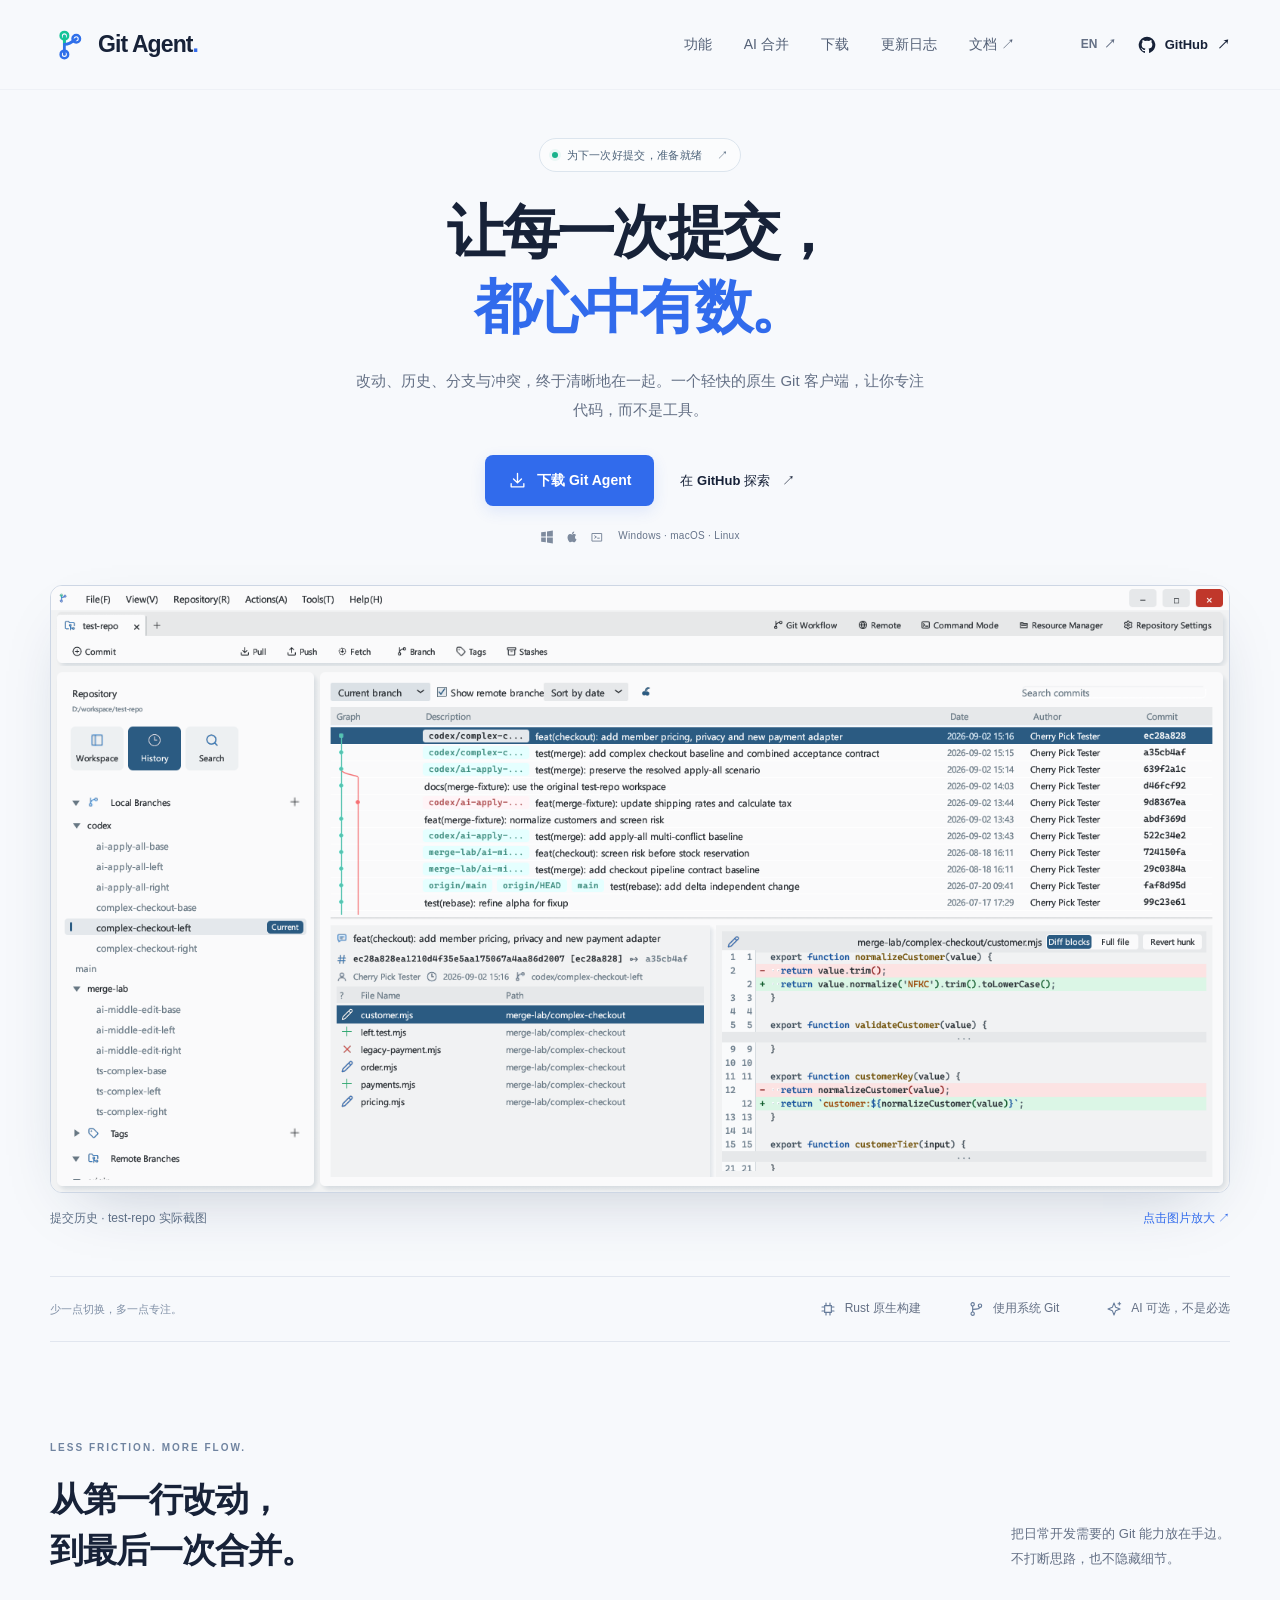
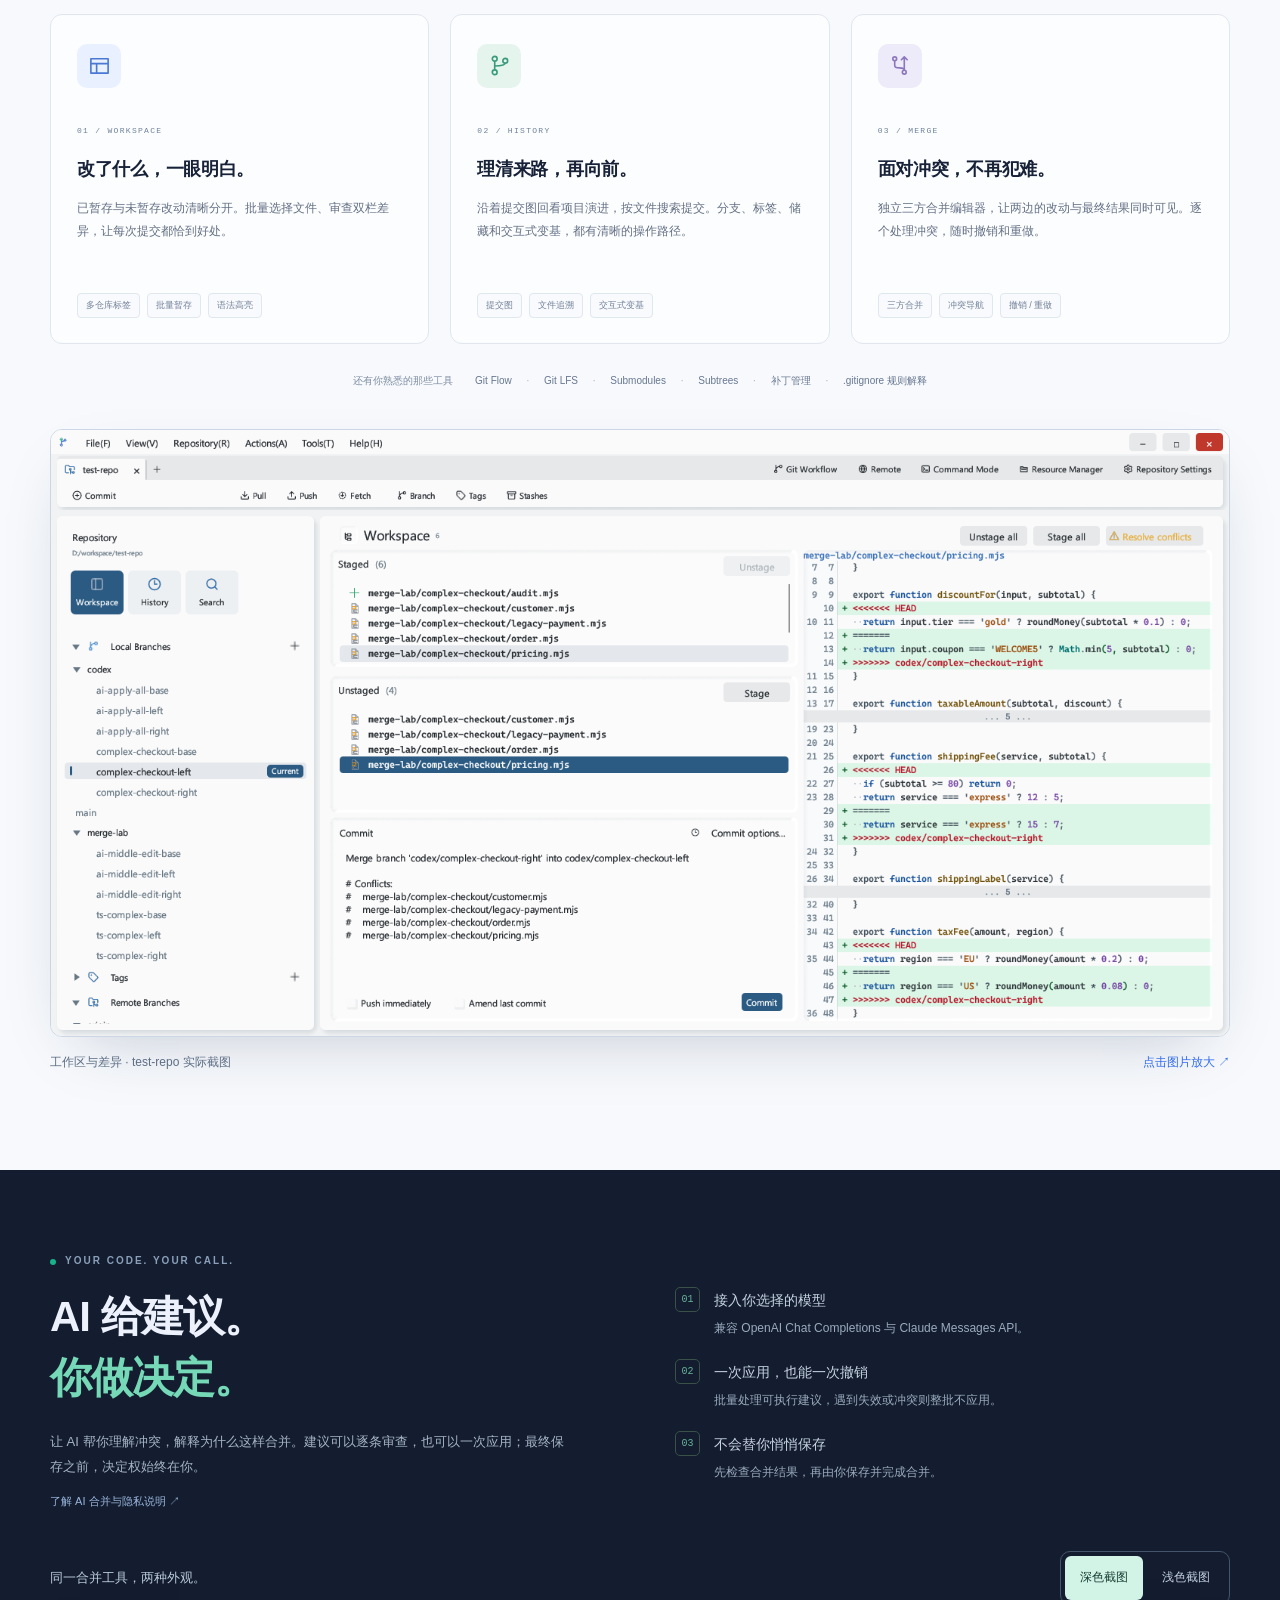
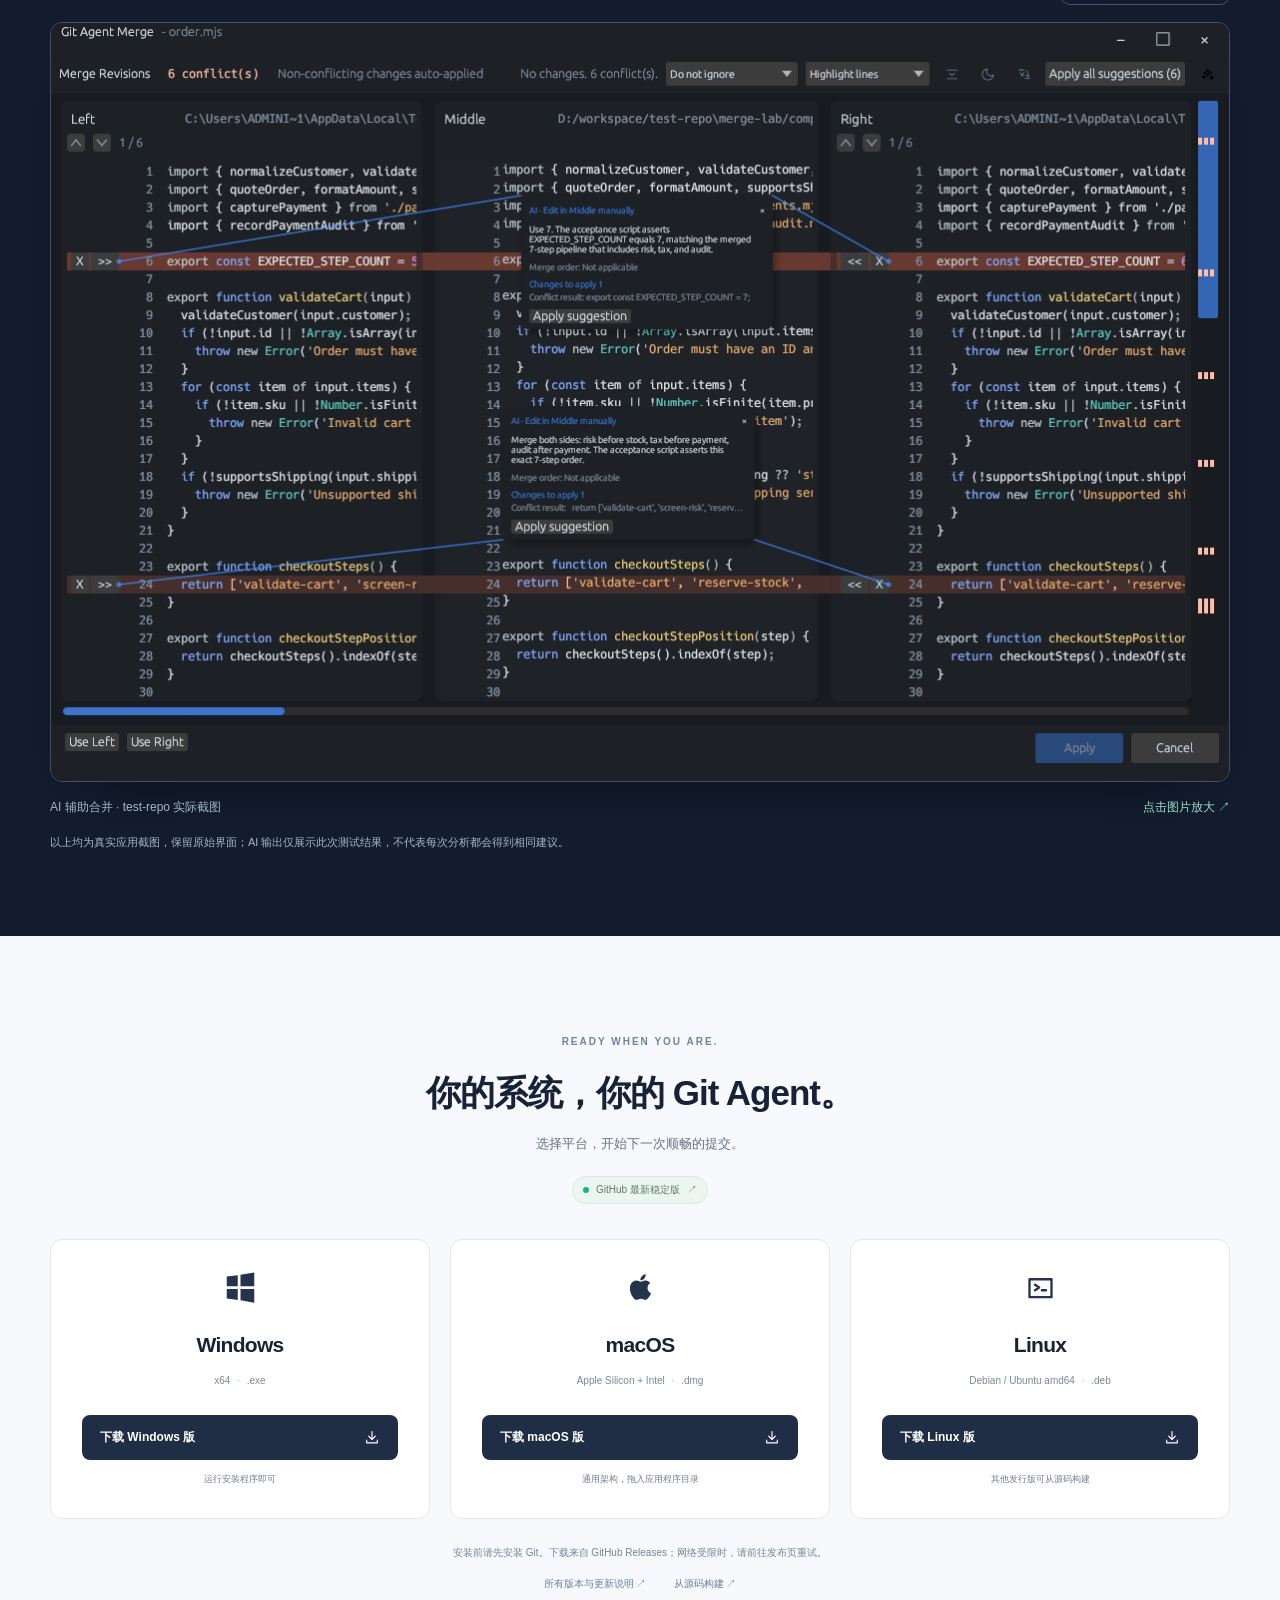
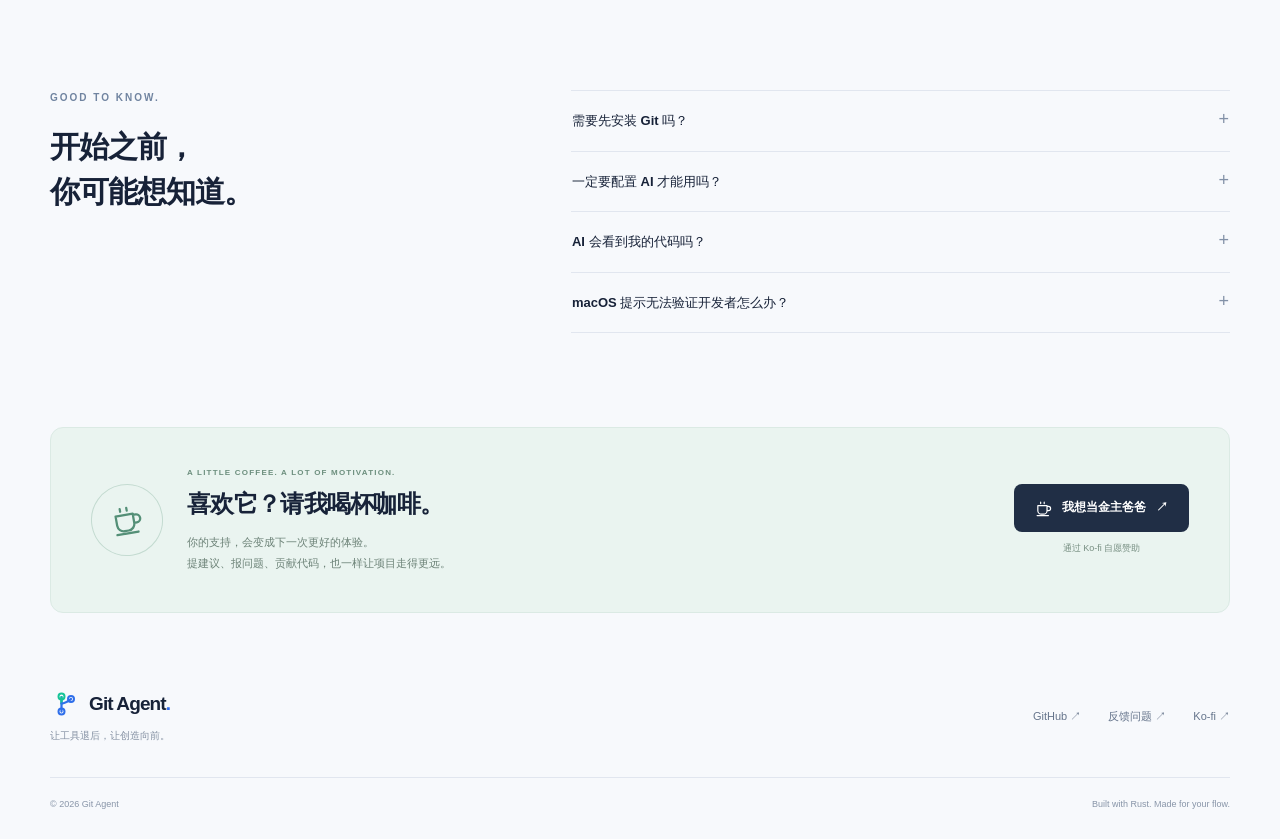
==== website/public/index.html @ 356f72c6 "feat: release v1.4.1 with AI commit messages and bilingual changelog" ====
<!doctype html>
<html lang="zh-CN">
<head>
  <meta charset="utf-8">
  <meta name="viewport" content="width=device-width, initial-scale=1">
  <meta name="description" content="Git Agent：为 Windows、macOS 和 Linux 打造的原生桌面 Git 客户端。清晰的历史、直观的差异、由你掌控的 AI 辅助合并。">
  <meta name="theme-color" content="#f7f9fc">
  <meta property="og:type" content="website">
  <meta property="og:title" content="Git Agent — 让每一次提交，都心中有数。">
  <meta property="og:description" content="原生桌面 Git 客户端。管理改动、看懂历史、从容合并。支持 Windows、macOS 和 Linux。">
  <meta property="og:url" content="https://git-agent.emssion.com/">
  <meta property="og:image" content="https://git-agent.emssion.com/assets/history.png">
  <meta name="twitter:card" content="summary_large_image">
  <link rel="canonical" href="https://git-agent.emssion.com/">
  <link rel="icon" type="image/svg+xml" href="assets/logo-ga.svg">
  <link rel="stylesheet" href="styles.css?v=real-ui-2">
  <link rel="stylesheet" href="captures.css?v=real-ui-2">
  <title>Git Agent — 让每一次提交，都心中有数。</title>
  <script src="app.js?v=changelog-1" defer></script>
</head>
<body>
  <a class="skip-link" href="#main" data-i18n="skip">跳转到主要内容</a>
  <header class="site-header">
    <div class="container nav-wrap">
      <a class="brand" href="#" aria-label="Git Agent"><img src="assets/logo-ga.svg" alt="" width="40" height="40"><span>Git Agent<span class="brand-dot">.</span></span></a>
      <nav class="main-nav" aria-label="Main navigation" id="main-nav">
        <a href="#features" data-i18n="nav.features">功能</a>
        <a href="#ai" data-i18n="nav.ai">AI 合并</a>
        <a href="#download" data-i18n="nav.download">下载</a>
        <a href="changelog.html?lang=zh" data-changelog-link data-i18n="nav.changelog">更新日志</a>
        <a href="https://github.com/adoin/git-Agent#readme" target="_blank" rel="noopener noreferrer" data-i18n="nav.docs">文档 ↗</a>
      </nav>
      <div class="nav-actions">
        <button class="language-button" id="language-toggle" aria-label="Switch to English" type="button">EN <span aria-hidden="true">↗</span></button>
        <a class="nav-github" href="https://github.com/adoin/git-Agent" target="_blank" rel="noopener noreferrer"><svg viewBox="0 0 24 24" aria-hidden="true"><use href="#icon-github"/></svg><span>GitHub</span><span aria-hidden="true">↗</span></a>
        <button class="mobile-toggle" id="menu-toggle" type="button" aria-label="打开菜单 / Open menu" aria-expanded="false" aria-controls="main-nav"><span></span><span></span></button>
      </div>
    </div>
  </header>

  <main id="main">
    <section class="hero container hero-real">
      <div class="hero-copy">
        <a class="release-pill" href="https://github.com/adoin/git-Agent/releases/latest" target="_blank" rel="noopener noreferrer"><span class="status-dot"></span><span data-i18n="hero.release">为下一次好提交，准备就绪</span><span aria-hidden="true">↗</span></a>
        <h1><span data-i18n="hero.title1">让每一次提交，</span><br><span class="accent" data-i18n="hero.title2">都心中有数。</span></h1>
        <p class="hero-description" data-i18n="hero.description">改动、历史、分支与冲突，终于清晰地在一起。一个轻快的原生 Git 客户端，让你专注代码，而不是工具。</p>
        <div class="hero-actions">
          <a class="button button-primary" href="#download"><svg viewBox="0 0 24 24" aria-hidden="true"><use href="#icon-download"/></svg><span data-i18n="hero.download">下载 Git Agent</span></a>
          <a class="text-link" href="https://github.com/adoin/git-Agent" target="_blank" rel="noopener noreferrer"><span data-i18n="hero.source">在 GitHub 探索</span><span aria-hidden="true">↗</span></a>
        </div>
        <div class="platform-line"><span class="tiny-platforms" aria-hidden="true"><svg viewBox="0 0 24 24"><use href="#icon-windows"/></svg><svg viewBox="0 0 24 24"><use href="#icon-apple"/></svg><svg viewBox="0 0 24 24"><use href="#icon-linux"/></svg></span><span>Windows · macOS · Linux</span></div>
      </div>
      <figure class="product-capture">
        <a class="capture-link" href="assets/history.png" data-capture="history" target="_blank" rel="noopener noreferrer" aria-describedby="history-caption">
          <img src="assets/history.png" width="1559" height="802" alt="Git Agent 实际截图：test-repo 的提交图、提交详情与代码差异" fetchpriority="high">
        </a>
        <figcaption class="capture-caption" id="history-caption"><span data-i18n="capture.history">提交历史 · test-repo 实际截图</span><span data-i18n="capture.zoom">点击图片放大 ↗</span></figcaption>
      </figure>
    </section>

    <div class="proof-strip container"><span data-i18n="proof.intro">少一点切换，多一点专注。</span><div><span><svg viewBox="0 0 24 24" aria-hidden="true"><use href="#icon-native"/></svg><span data-i18n="proof.native">Rust 原生构建</span></span><span><svg viewBox="0 0 24 24" aria-hidden="true"><use href="#icon-branch"/></svg><span data-i18n="proof.git">使用系统 Git</span></span><span><svg viewBox="0 0 24 24" aria-hidden="true"><use href="#icon-sparkles"/></svg><span data-i18n="proof.ai">AI 可选，不是必选</span></span></div></div>

    <section class="section container" id="features">
      <div class="section-heading"><div><span class="eyebrow">LESS FRICTION. MORE FLOW.</span><h2 data-i18n="features.title">从第一行改动，<br>到最后一次合并。</h2></div><p data-i18n="features.description">把日常开发需要的 Git 能力放在手边。<br>不打断思路，也不隐藏细节。</p></div>
      <div class="feature-grid">
        <article class="feature-card"><div class="feature-icon blue"><svg viewBox="0 0 24 24" aria-hidden="true"><use href="#icon-workspace"/></svg></div><span class="feature-number">01 / WORKSPACE</span><h3 data-i18n="features.workspace.title">改了什么，一眼明白。</h3><p data-i18n="features.workspace.body">已暂存与未暂存改动清晰分开。批量选择文件、审查双栏差异，让每次提交都恰到好处。</p><div class="feature-tags"><span data-i18n="features.workspace.tag1">多仓库标签</span><span data-i18n="features.workspace.tag2">批量暂存</span><span data-i18n="features.workspace.tag3">语法高亮</span></div></article>
        <article class="feature-card"><div class="feature-icon mint"><svg viewBox="0 0 24 24" aria-hidden="true"><use href="#icon-branch"/></svg></div><span class="feature-number">02 / HISTORY</span><h3 data-i18n="features.history.title">理清来路，再向前。</h3><p data-i18n="features.history.body">沿着提交图回看项目演进，按文件搜索提交。分支、标签、储藏和交互式变基，都有清晰的操作路径。</p><div class="feature-tags"><span data-i18n="features.history.tag1">提交图</span><span data-i18n="features.history.tag2">文件追溯</span><span data-i18n="features.history.tag3">交互式变基</span></div></article>
        <article class="feature-card"><div class="feature-icon lavender"><svg viewBox="0 0 24 24" aria-hidden="true"><use href="#icon-merge"/></svg></div><span class="feature-number">03 / MERGE</span><h3 data-i18n="features.merge.title">面对冲突，不再犯难。</h3><p data-i18n="features.merge.body">独立三方合并编辑器，让两边的改动与最终结果同时可见。逐个处理冲突，随时撤销和重做。</p><div class="feature-tags"><span data-i18n="features.merge.tag1">三方合并</span><span data-i18n="features.merge.tag2">冲突导航</span><span data-i18n="features.merge.tag3">撤销 / 重做</span></div></article>
      </div>
      <div class="more-tools"><span data-i18n="features.more">还有你熟悉的那些工具</span><p>Git Flow <i>·</i> Git LFS <i>·</i> Submodules <i>·</i> Subtrees <i>·</i> <span data-i18n="features.patches">补丁管理</span> <i>·</i> <span data-i18n="features.ignore">.gitignore 规则解释</span></p></div>
      <figure class="product-capture">
        <a class="capture-link" href="assets/workspace.png" data-capture="workspace" target="_blank" rel="noopener noreferrer" aria-describedby="workspace-caption">
          <img src="assets/workspace.png" width="1559" height="802" alt="Git Agent 实际截图：test-repo 工作区的暂存文件、未暂存文件与双栏差异" loading="lazy" decoding="async">
        </a>
        <figcaption class="capture-caption" id="workspace-caption"><span data-i18n="capture.workspace">工作区与差异 · test-repo 实际截图</span><span data-i18n="capture.zoom">点击图片放大 ↗</span></figcaption>
      </figure>
    </section>

    <section class="ai-section" id="ai"><div class="container ai-layout ai-real">
      <div class="ai-copy"><span class="eyebrow"><span class="status-dot"></span> YOUR CODE. YOUR CALL.</span><h2 data-i18n="ai.title">AI 给建议。<br><span>你做决定。</span></h2><p data-i18n="ai.description">让 AI 帮你理解冲突，解释为什么这样合并。建议可以逐条审查，也可以一次应用；最终保存之前，决定权始终在你。</p><ul class="ai-points"><li><span>01</span><div><strong data-i18n="ai.point1.title">接入你选择的模型</strong><p data-i18n="ai.point1.body">兼容 OpenAI Chat Completions 与 Claude Messages API。</p></div></li><li><span>02</span><div><strong data-i18n="ai.point2.title">一次应用，也能一次撤销</strong><p data-i18n="ai.point2.body">批量处理可执行建议，遇到失效或冲突则整批不应用。</p></div></li><li><span>03</span><div><strong data-i18n="ai.point3.title">不会替你悄悄保存</strong><p data-i18n="ai.point3.body">先检查合并结果，再由你保存并完成合并。</p></div></li></ul><a class="ai-doc-link" href="https://github.com/adoin/git-Agent#ai-assisted-merging" target="_blank" rel="noopener noreferrer"><span data-i18n="ai.docs">了解 AI 合并与隐私说明</span> ↗</a></div>
      <figure class="product-capture merge-capture">
        <div class="capture-toolbar"><span data-i18n="capture.themes">同一合并工具，两种外观。</span><div class="capture-themes" role="group" aria-labelledby="theme-label"><span id="theme-label" class="visually-hidden" data-i18n="capture.themeLabel">截图主题</span><button type="button" data-capture-theme="dark" aria-pressed="true" aria-controls="merge-image" data-i18n="capture.dark">深色截图</button><button type="button" data-capture-theme="light" aria-pressed="false" aria-controls="merge-image" data-i18n="capture.light">浅色截图</button></div></div>
        <a class="capture-link" id="merge-capture-link" href="assets/merge-dark.png" data-capture="merge-dark" target="_blank" rel="noopener noreferrer" aria-describedby="merge-caption">
          <img id="merge-image" src="assets/merge-dark.png" width="1180" height="760" alt="Git Agent 深色模式实际截图：三方合并编辑器、AI 合并建议与应用所有建议入口" loading="lazy" decoding="async">
        </a>
        <figcaption class="capture-caption" id="merge-caption"><span data-i18n="capture.merge">AI 辅助合并 · test-repo 实际截图</span><span data-i18n="capture.zoom">点击图片放大 ↗</span></figcaption>
        <p class="capture-note" data-i18n="capture.note">以上均为真实应用截图，保留原始界面；AI 输出仅展示此次测试结果，不代表每次分析都会得到相同建议。</p>
        <noscript><p><a href="assets/merge-light.png" target="_blank" rel="noopener noreferrer">查看浅色原图 / View the light screenshot ↗</a></p></noscript>
      </figure>
    </div></section>

    <section class="section container download-section" id="download"><div class="center-heading"><span class="eyebrow">READY WHEN YOU ARE.</span><h2 data-i18n="download.title">你的系统，你的 Git Agent。</h2><p data-i18n="download.description">选择平台，开始下一次顺畅的提交。</p><a id="release-version" class="version-label" href="https://github.com/adoin/git-Agent/releases/latest" target="_blank" rel="noopener noreferrer"><span class="status-dot"></span><span data-i18n="download.latest">GitHub 最新稳定版</span><span aria-hidden="true">↗</span></a></div>
      <div class="download-grid">
        <article class="download-card" data-platform="windows"><svg class="os-icon" viewBox="0 0 24 24" aria-hidden="true"><use href="#icon-windows"/></svg><h3>Windows</h3><p>x64 <span>·</span> .exe</p><a class="button button-dark platform-download" data-os="windows" href="https://github.com/adoin/git-Agent/releases/latest" target="_blank" rel="noopener noreferrer"><span data-i18n="download.windows">下载 Windows 版</span><svg viewBox="0 0 24 24" aria-hidden="true"><use href="#icon-download"/></svg></a><span class="download-note" data-i18n="download.windows.note">运行安装程序即可</span></article>
        <article class="download-card" data-platform="macos"><svg class="os-icon" viewBox="0 0 24 24" aria-hidden="true"><use href="#icon-apple"/></svg><h3>macOS</h3><p>Apple Silicon + Intel <span>·</span> .dmg</p><a class="button button-dark platform-download" data-os="macos" href="https://github.com/adoin/git-Agent/releases/latest" target="_blank" rel="noopener noreferrer"><span data-i18n="download.macos">下载 macOS 版</span><svg viewBox="0 0 24 24" aria-hidden="true"><use href="#icon-download"/></svg></a><span class="download-note" data-i18n="download.macos.note">通用架构，拖入应用程序目录</span></article>
        <article class="download-card" data-platform="linux"><svg class="os-icon" viewBox="0 0 24 24" aria-hidden="true"><use href="#icon-linux"/></svg><h3>Linux</h3><p>Debian / Ubuntu amd64 <span>·</span> .deb</p><a class="button button-dark platform-download" data-os="linux" href="https://github.com/adoin/git-Agent/releases/latest" target="_blank" rel="noopener noreferrer"><span data-i18n="download.linux">下载 Linux 版</span><svg viewBox="0 0 24 24" aria-hidden="true"><use href="#icon-download"/></svg></a><span class="download-note" data-i18n="download.linux.note">其他发行版可从源码构建</span></article>
      </div>
      <p class="download-footnote" data-i18n="download.note">安装前请先安装 Git。下载来自 GitHub Releases；网络受限时，请前往发布页重试。</p><div class="download-links"><a href="https://github.com/adoin/git-Agent/releases" target="_blank" rel="noopener noreferrer" data-i18n="download.releases">所有版本与更新说明 ↗</a><a href="https://github.com/adoin/git-Agent#build-from-source" target="_blank" rel="noopener noreferrer" data-i18n="download.source">从源码构建 ↗</a></div>
    </section>

    <section class="faq-section container"><div><span class="eyebrow">GOOD TO KNOW.</span><h2 data-i18n="faq.title">开始之前，<br>你可能想知道。</h2></div><div class="faq-list"><details><summary data-i18n="faq.git.q">需要先安装 Git 吗？</summary><p data-i18n="faq.git.a">需要。Git Agent 使用系统中已安装的 Git，请确认终端里可以运行 git --version。远程操作使用你现有的 Git / SSH 凭据配置。</p></details><details><summary data-i18n="faq.ai.q">一定要配置 AI 才能用吗？</summary><p data-i18n="faq.ai.a">不需要。日常提交、分支、历史、差异和手动合并均可独立使用。AI 是可选辅助功能，需要自备兼容的模型服务，服务商可能收取调用费用。</p></details><details><summary data-i18n="faq.privacy.q">AI 会看到我的代码吗？</summary><p data-i18n="faq.privacy.a">发起 AI 分析时，文件内容、冲突上下文、相关源码和 Git 历史可能发送给你配置的模型服务商。请先确认数据政策与仓库规范，不要在未获许可时发送私有代码。</p></details><details><summary data-i18n="faq.mac.q">macOS 提示无法验证开发者怎么办？</summary><p><span data-i18n="faq.mac.a">当前安装包使用临时签名，尚未经过 Apple 公证。请先核实下载来源，再按 Apple 官方说明操作，不要关闭系统级安全检查。</span> <a href="https://support.apple.com/en-us/102445" target="_blank" rel="noopener noreferrer" data-i18n="faq.mac.link">查看 Apple 指南 ↗</a></p></details></div></section>

    <section class="support-section container" id="support"><div class="support-art" aria-hidden="true"><svg viewBox="0 0 24 24"><use href="#icon-coffee"/></svg></div><div class="support-copy"><span class="eyebrow">A LITTLE COFFEE. A LOT OF MOTIVATION.</span><h2 data-i18n="support.title">喜欢它？请我喝杯咖啡。</h2><p data-i18n="support.description">你的支持，会变成下一次更好的体验。<br>提建议、报问题、贡献代码，也一样让项目走得更远。</p></div><div class="support-action"><a class="button button-dark" href="https://ko-fi.com/adoin" target="_blank" rel="noopener noreferrer"><svg viewBox="0 0 24 24" aria-hidden="true"><use href="#icon-coffee"/></svg><span data-i18n="support.button">我想当金主爸爸</span><span aria-hidden="true">↗</span></a><span data-i18n="support.note">通过 Ko-fi 自愿赞助</span></div></section>
  </main>

  <footer class="site-footer container"><div><a class="brand" href="#" aria-label="Git Agent"><img src="assets/logo-ga.svg" alt="" width="32" height="32"><span>Git Agent<span class="brand-dot">.</span></span></a><p data-i18n="footer.tagline">让工具退后，让创造向前。</p></div><div class="footer-links"><a href="https://github.com/adoin/git-Agent" target="_blank" rel="noopener noreferrer">GitHub ↗</a><a href="https://github.com/adoin/git-Agent/issues" target="_blank" rel="noopener noreferrer" data-i18n="footer.issues">反馈问题 ↗</a><a href="https://ko-fi.com/adoin" target="_blank" rel="noopener noreferrer">Ko-fi ↗</a></div><div class="footer-bottom"><span>© 2026 Git Agent</span><span>Built with Rust. Made for your flow.</span></div></footer>
  <dialog class="capture-dialog" id="capture-dialog" aria-labelledby="capture-dialog-title">
    <div class="capture-dialog-bar"><h2 id="capture-dialog-title" data-i18n="capture.dialogTitle">应用实际截图</h2><div><a id="capture-original" href="assets/history.png" target="_blank" rel="noopener noreferrer" data-i18n="capture.original">打开原图 ↗</a><button id="capture-close" type="button" autofocus data-i18n="capture.close">关闭 ✕</button></div></div>
    <div class="capture-dialog-image"><img id="capture-full" src="assets/history.png" width="1559" height="802" alt="Git Agent 实际截图"></div>
  </dialog>
  <svg class="icon-definitions" xmlns="http://www.w3.org/2000/svg" aria-hidden="true"><defs>
    <symbol id="icon-download" viewBox="0 0 24 24"><path d="M12 3v12m-5-5 5 5 5-5M4 16v4h16v-4" fill="none" stroke="currentColor" stroke-width="1.7" stroke-linecap="round" stroke-linejoin="round"/></symbol>
    <symbol id="icon-github" viewBox="0 0 24 24"><path fill="currentColor" d="M12 .9a11.1 11.1 0 0 0-3.51 21.63c.55.1.76-.24.76-.53v-2.07c-3.09.67-3.74-1.31-3.74-1.31-.5-1.28-1.23-1.62-1.23-1.62-1.01-.69.08-.68.08-.68 1.12.08 1.7 1.14 1.7 1.14.99 1.7 2.6 1.2 3.24.92.1-.72.38-1.2.7-1.48-2.47-.28-5.07-1.24-5.07-5.5 0-1.22.44-2.21 1.14-2.99-.11-.28-.49-1.41.11-2.94 0 0 .94-.3 3.05 1.14a10.6 10.6 0 0 1 5.55 0c2.11-1.43 3.05-1.14 3.05-1.14.6 1.53.22 2.66.11 2.94.71.78 1.14 1.77 1.14 2.99 0 4.27-2.6 5.21-5.08 5.49.4.34.75 1.02.75 2.06V22c0 .3.2.64.76.53A11.1 11.1 0 0 0 12 .9Z"/></symbol>
    <symbol id="icon-windows" viewBox="0 0 24 24"><path fill="currentColor" d="m2 4 8-1v8H2zm10-1.3L22 1v10H12zM2 13h8v8l-8-1zm10 0h10v10l-10-1.7z"/></symbol>
    <symbol id="icon-apple" viewBox="0 0 24 24"><path fill="currentColor" d="M17.1 12.3c0-2.3 1.9-3.5 2-3.6-1.1-1.6-2.8-1.8-3.4-1.8-1.5-.2-2.9.9-3.6.9-.8 0-1.9-.9-3.1-.9-1.6 0-3.1 1-3.9 2.4-1.7 2.9-.4 7.1 1.2 9.4.8 1.1 1.7 2.3 2.9 2.3 1.2-.1 1.6-.8 3.1-.8s1.9.8 3.2.8c1.3 0 2.1-1.1 2.8-2.2.9-1.3 1.3-2.6 1.4-2.7-.1 0-2.6-1-2.6-3.8ZM14.8 5.4c.6-.8 1.1-1.9 1-3-.9 0-2.1.6-2.8 1.4-.6.7-1.2 1.8-1.1 2.9 1.1.1 2.2-.5 2.9-1.3Z"/></symbol>
    <symbol id="icon-linux" viewBox="0 0 24 24"><path d="M4 6h16v13H4zM8 10l3 2-3 2m5 0h3" fill="none" stroke="currentColor" stroke-width="1.7" stroke-linecap="round" stroke-linejoin="round"/></symbol>
    <symbol id="icon-workspace" viewBox="0 0 24 24"><path d="M3 5h18v15H3zM3 10h18M9 10v10" fill="none" stroke="currentColor" stroke-width="1.7" stroke-linejoin="round"/></symbol>
    <symbol id="icon-branch" viewBox="0 0 24 24"><g fill="none" stroke="currentColor" stroke-width="1.7"><circle cx="7" cy="5" r="2.5"/><circle cx="7" cy="19" r="2.5"/><circle cx="18" cy="7" r="2.5"/><path d="M7 7.5v9m0-4c7 0 11-1 11-3"/></g></symbol>
    <symbol id="icon-merge" viewBox="0 0 24 24"><path d="M7 7v5c0 5 10 0 10 5M17 17V3m-3 3 3-3 3 3" fill="none" stroke="currentColor" stroke-width="1.7" stroke-linecap="round" stroke-linejoin="round"/><g fill="none" stroke="currentColor" stroke-width="1.7"><circle cx="7" cy="5" r="2"/><circle cx="17" cy="19" r="2"/></g></symbol>
    <symbol id="icon-sparkles" viewBox="0 0 24 24"><path d="m12 3 2.5 6.5L21 12l-6.5 2.5L12 21l-2.5-6.5L3 12l6.5-2.5L12 3ZM20 2v4m-2-2h4" fill="none" stroke="currentColor" stroke-width="1.6" stroke-linecap="round" stroke-linejoin="round"/></symbol>
    <symbol id="icon-native" viewBox="0 0 24 24"><path d="M7 7h10v10H7zM9 3v4m6-4v4M9 17v4m6-4v4M3 9h4m-4 6h4m10-6h4m-4 6h4" fill="none" stroke="currentColor" stroke-width="1.7" stroke-linecap="round"/></symbol>
    <symbol id="icon-coffee" viewBox="0 0 24 24"><path d="M4 8h13v7a5 5 0 0 1-5 5H9a5 5 0 0 1-5-5V8Zm13 1h2a3 3 0 0 1 0 6h-2M8 3v2m5-2v2M3 22h16" fill="none" stroke="currentColor" stroke-width="1.7" stroke-linecap="round" stroke-linejoin="round"/></symbol>
  </defs></svg>
</body>
</html>
---- website/public/styles.css ----
@charset "UTF-8";
.hero.hero-text-only{display:block;text-align:center;min-height:520px;padding-block:76px}.hero-text-only .hero-description{margin-inline:auto;max-width:540px}.hero-text-only .hero-actions,.hero-text-only .platform-line{justify-content:center}.container.ai-text-only{display:block;max-width:760px}.ai-text-only .ai-copy>p{max-width:none}
:root{--paper:#f7f9fc;--ink:#172238;--muted:#647085;--blue:#316bec;--line:#e1e6ef;--mint:#69ddba;--dark:#131d2f;--font:Inter,"Segoe UI","PingFang SC","Microsoft YaHei",sans-serif}
*{box-sizing:border-box}html{scroll-behavior:smooth;scroll-padding-top:105px}body{margin:0;background:var(--paper);color:var(--ink);font-family:var(--font);-webkit-font-smoothing:antialiased;line-height:1.65}button,a{-webkit-tap-highlight-color:transparent}button,input{font:inherit}button,a,summary{touch-action:manipulation}a{color:inherit;text-decoration:none}button{cursor:pointer}button:disabled{cursor:not-allowed}button,a,summary{outline-offset:5px}button:focus-visible,a:focus-visible,summary:focus-visible,[tabindex]:focus-visible{outline:3px solid var(--blue)}::selection{background:#dce7ff}svg{width:22px;height:22px;flex-shrink:0}.icon-definitions{position:absolute;width:0;height:0;overflow:hidden}.container{width:min(1180px,calc(100% - 80px));margin-inline:auto}.skip-link{position:fixed;top:-100px;left:20px;padding:12px 20px;background:var(--ink);color:white;z-index:50}.skip-link:focus{top:12px}.site-header{height:90px;border-bottom:1px solid #e6eaf180;background:#f7f9fceb;position:sticky;top:0;z-index:20;backdrop-filter:blur(18px)}.nav-wrap{height:100%;display:flex;align-items:center;justify-content:space-between;gap:32px}.brand{display:flex;align-items:center;gap:8px;font-size:23px;font-weight:760;letter-spacing:-.9px;white-space:nowrap}.brand-dot{color:var(--blue)}.brand img{display:block}.main-nav{display:flex;gap:32px;margin-left:auto;margin-right:34px;align-items:center;font-size:14px;font-weight:540}.main-nav a{color:#536076;transition:color .18s}.main-nav a:hover{color:var(--blue)}.nav-actions{display:flex;gap:22px;align-items:center}.language-button{border:0;background:transparent;color:var(--muted);padding:10px 0;font-size:12px;font-weight:650;min-height:44px}.language-button span{padding-left:3px}.nav-github{display:flex;gap:9px;align-items:center;font-size:13px;font-weight:650}.nav-github svg{width:18px}.mobile-toggle{display:none}.hero{display:grid;grid-template-columns:1fr 1.13fr;gap:38px;align-items:center;min-height:658px;padding-top:70px;padding-bottom:68px}.hero-copy{position:relative;z-index:2}.release-pill{display:inline-flex;gap:9px;align-items:center;font-size:11px;letter-spacing:.3px;color:#4c6279;border:1px solid #dce5ee;border-radius:30px;background:#fff9;padding:7px 12px}.status-dot{display:inline-block;width:6px;height:6px;border-radius:50%;background:#18b28b;flex-shrink:0}.release-pill>.status-dot{box-shadow:0 0 0 3px #16b88e12}.release-pill>span:last-child{margin-left:6px}h1{font-size:clamp(40px,4.5vw,63px);font-weight:760;line-height:1.3;letter-spacing:-2.8px;margin:28px 0 21px;white-space:nowrap}.accent{color:var(--blue)}.hero-description{color:var(--muted);font-size:15px;line-height:1.95;max-width:417px;margin:0}.hero-actions{display:flex;align-items:center;gap:26px;margin-top:31px}.button{display:inline-flex;align-items:center;justify-content:center;gap:10px;font-size:14px;font-weight:600;min-height:50px;padding:13px 22px;border-radius:8px;border:1px solid transparent;transition:background .18s,transform .18s,box-shadow .18s}.button:hover{transform:translateY(-2px)}.button svg{width:19px;height:19px}.button-primary{background:var(--blue);color:#fff;box-shadow:0 5px 15px #316bec20}.button-primary:hover{background:#245ed9;box-shadow:0 7px 20px #316bec30}.text-link{display:flex;gap:12px;align-items:center;font-size:13px;font-weight:580}.text-link:hover{color:var(--blue)}.platform-line{display:flex;gap:14px;align-items:center;margin-top:22px;font-size:10px;color:#657389;letter-spacing:.3px}.tiny-platforms{display:flex;gap:11px;color:#7e8b9e}.tiny-platforms svg{width:14px;height:14px}.hero-visual{position:relative;min-width:0;padding-top:16px}.hero-visual:before{content:"";position:absolute;inset:-70px -34px -70px -45px;z-index:-1;background:radial-gradient(ellipse at 68% 40%,#d5e4ff9c,transparent 67%),radial-gradient(ellipse at 25% 80%,#d5f4e9a6,transparent 55%)}.product-window{background:#192235;border:1px solid #2c3546;border-radius:12px;box-shadow:0 30px 65px -20px #162b534d,0 4px 8px #162b5312;color:#d1d9e8;overflow:hidden;transform:perspective(1500px) rotateY(-4deg) rotateX(2deg)}.window-title{height:44px;padding:0 15px;display:flex;align-items:center;justify-content:space-between;background:#202a3b;border-bottom:1px solid #303949;font-size:10px;font-family:monospace}.window-dots{display:flex;gap:5px}.window-dots i{display:block;width:7px;height:7px;border-radius:50%;background:#f38c89}.window-dots i:nth-child(2){background:#e8c47c}.window-dots i:nth-child(3){background:#7bcea3}.title-divider{color:#64718a;padding:0 6px}.window-native{font-size:8px;color:#8e9bb0;border:1px solid #465066;border-radius:3px;padding:0 5px}.demo-tabs{display:flex;background:#1c2638;border-bottom:1px solid #30394a;padding-left:10px}.demo-tabs button{display:flex;align-items:center;gap:7px;padding:13px 12px 12px;background:none;border:0;border-bottom:2px solid transparent;color:#b1bdd0;font-size:10px;min-height:45px}.demo-tabs svg{width:13px;height:13px}.demo-tabs button[aria-selected=true]{color:#a2bdff;border-bottom-color:#85a9ff;background:#28374f55}.demo-tabs button:hover{background:#29364b}.demo-panel{min-height:282px}.demo-panel[hidden]{display:none}.workspace-panel{display:grid;grid-template-columns:168px minmax(0,1fr)}.demo-sidebar{border-right:1px solid #30394a;padding:18px 0 0;position:relative;background:#172033}.demo-section-label{display:flex;justify-content:space-between;padding:0 12px;color:#91a0b8;font-size:9px;margin-bottom:12px}.demo-section-label>span{font-family:monospace}.file-row{font-family:Consolas,monospace;font-size:9px;padding:9px 10px;white-space:nowrap;color:#b8c3d5}.file-row.selected{background:#2a3b59;color:#c8d8ff}.file-status{color:#f0c477;margin-right:9px;font-size:9px}.file-status.added{color:#6bc9a6}.demo-branch{position:absolute;bottom:14px;left:12px;right:12px;display:flex;align-items:center;gap:7px;font-family:monospace;font-size:10px;color:#adbacf}.demo-branch>span:last-child{margin-left:auto;color:#7d8ba3}.code-heading{display:flex;justify-content:space-between;font:10px Consolas,monospace;border-bottom:1px solid #30394a;padding:12px 15px;color:#b9c9de}.diff-stats{color:#73d1a3}.diff-stats>span{color:#e09296;margin-left:5px}.code-lines{padding:14px 0;font-size:9px;line-height:2.45}.code-lines>div{display:flex;gap:12px;padding:0 12px;white-space:pre}.code-lines>div>span{width:16px;flex-shrink:0;text-align:right;color:#697b97}.code-lines code{font-family:Consolas,"SFMono-Regular",monospace;font-size:9px}.code-lines b,.playground-code b{color:#a4baff;font-weight:400}.line-removed{background:#7d364338;color:#df9da8}.line-added{background:#1a735333;color:#a4d8bc}.demo-commit{border-top:1px solid #30394a;padding:14px 12px;display:flex;justify-content:space-between;align-items:center;gap:8px;font:8px monospace}.commit-check{color:#66ceaa;margin-right:5px}.demo-commit-label{background:#375fa7;border:1px solid #5683c4;border-radius:3px;color:#e0eaff;padding:4px 9px;font:8px var(--font);white-space:nowrap}.window-footer{border-top:1px solid #30394a;padding:7px 12px;display:flex;justify-content:space-between;font:9px monospace;color:#8c9ab0}.window-footer>span:first-child{display:flex;gap:7px;align-items:center}.window-footer .status-dot{width:5px;height:5px}.visual-caption{display:flex;gap:10px;justify-content:center;align-items:center;font-size:9px;color:#7e8da3;margin-top:25px;letter-spacing:.6px}.caption-line{width:20px;height:1px;background:#b5c2d6}.floating-note{position:absolute;right:-12px;bottom:5px;transform:translateY(20px) rotate(-3deg);display:flex;align-items:center;gap:9px;border:1px solid #dfece6;background:#fffffff0;border-radius:7px;padding:12px 14px;font-size:10px;box-shadow:0 10px 20px #193c4910;color:#4c675e}.note-icon{display:inline-flex;width:20px;height:20px;justify-content:center;align-items:center;color:#0b9d74;background:#e5f8ef;border-radius:50%;font-size:11px;font-weight:700;flex-shrink:0}.history-panel{padding:18px 20px}.history-heading{display:flex;justify-content:space-between;align-items:center;font-size:11px;margin-bottom:14px}.branch-pill,.commit-ref{border:1px solid #4a73b4;background:#2f507a55;color:#a4c7ff;border-radius:4px;font:9px monospace;padding:2px 7px}.history-rows{display:flex}.history-graph{width:66px;height:217px;flex-shrink:0;stroke-width:2}.history-rows>div{flex:1;min-width:0}.history-rows p{display:flex;align-items:center;gap:7px;margin:0;height:42px;font-size:10px;white-space:nowrap}.history-rows small{margin-left:auto;color:#7f92ae;font:9px monospace}.commit-ref.green{color:#8adfc5;border-color:#407965;background:#275c4444}.merge-panel{padding:18px}.merge-panel-heading{display:flex;justify-content:space-between;font-size:10px;align-items:center}.merge-panel-heading>span:first-child{display:flex;align-items:center;gap:7px}.merge-tag{color:#9bbaff;border:1px solid #3a5071;border-radius:4px;padding:2px 6px;font-size:9px}.merge-example{display:grid;grid-template-columns:1fr 1fr;gap:12px;margin-top:17px}.merge-side{background:#111a2b;border:1px solid #354257;border-radius:5px;padding:10px 12px;font-size:9px}.merge-side>span{color:#8d9cb3}.merge-side code{display:block;color:#becbe0;margin-top:9px;line-height:1.8;font-size:10px}.merge-side b{color:#76d6b4;font-weight:400}.merge-proposal{display:flex;gap:12px;margin-top:14px;padding:13px;background:#203c3955;border:1px solid #35645788;border-radius:5px;font-size:10px}.merge-proposal>svg{width:16px;color:#81dbbd}.merge-proposal strong{font-weight:550;color:#afdfcf}.merge-proposal p{color:#95aea9;margin:5px 0}.merge-proposal code{font-size:10px;color:#bdeddc}.proof-strip{border-top:1px solid var(--line);border-bottom:1px solid var(--line);display:flex;justify-content:space-between;align-items:center;gap:20px;padding-block:22px;font-size:12px;color:var(--muted)}.proof-strip>span{color:#8090a6;font-size:11px}.proof-strip>div{display:flex;gap:47px}.proof-strip>div>span{display:flex;align-items:center;gap:9px}.proof-strip svg{width:16px;height:16px;color:#647a99}.section{padding-block:98px}.section-heading{display:flex;justify-content:space-between;gap:40px;align-items:end;margin-bottom:38px}.eyebrow{display:block;font-size:10px;letter-spacing:2px;font-weight:700;color:#7084a0;margin-bottom:17px}h2{font-size:34px;line-height:1.5;letter-spacing:-1px;margin:0;font-weight:720}.section-heading>p{font-size:13px;color:var(--muted);line-height:1.9;margin:0 0 4px}.feature-grid{display:grid;grid-template-columns:repeat(3,minmax(0,1fr));gap:21px}.feature-card{padding:29px 26px 25px;border:1px solid var(--line);border-radius:12px;background:#ffffffa6;transition:border-color .2s,transform .2s}.feature-card:hover{border-color:#bfcfe9;transform:translateY(-3px)}.feature-icon{display:flex;align-items:center;justify-content:center;width:44px;height:44px;border-radius:10px;margin-bottom:27px}.feature-icon svg{width:23px;height:23px}.blue{background:#e9f0ff;color:#4a79d4}.mint{background:#e6f4ee;color:#399a7c}.lavender{background:#edeafa;color:#8c77bd}.feature-number{font:8px monospace;letter-spacing:1.3px;color:#6e819a}h3{margin:14px 0 12px;font-size:18px;font-weight:650;letter-spacing:-.3px}.feature-card p{color:var(--muted);font-size:12px;line-height:1.95;min-height:72px;margin-bottom:24px}.feature-tags{display:flex;flex-wrap:wrap;gap:7px}.feature-tags span{font-size:9px;padding:4px 8px;border:1px solid #e1e7ef;border-radius:4px;color:#738199;background:#f8fafd}.more-tools{display:flex;gap:22px;align-items:center;justify-content:center;margin-top:29px;font-size:10px;color:#7e8da2;flex-wrap:wrap}.more-tools p{margin:0;color:#677790}.more-tools i{margin-inline:12px;color:#a4b1c2;font-style:normal}.ai-section{background:var(--dark);color:#ecf1fb;padding:83px 0}.ai-layout{display:grid;grid-template-columns:1fr 1fr;gap:100px;align-items:center}.ai-copy .eyebrow{color:#8b9fb9;display:flex;align-items:center;gap:9px}.ai-copy h2{font-size:42px;line-height:1.45}.ai-copy h2 span{color:#75d9b7}.ai-copy>p{font-size:13px;color:#a6b3c6;line-height:1.95;max-width:423px;margin-top:20px}.ai-points{padding:0;margin:26px 0 20px;list-style:none;display:grid;gap:19px}.ai-points>li{display:flex;gap:14px}.ai-points>li>span{font:10px monospace;color:#68b29a;border:1px solid #395146;width:25px;height:25px;display:flex;align-items:center;justify-content:center;border-radius:5px;flex-shrink:0}.ai-points strong{font-size:12px;font-weight:550;color:#c6d2e1}.ai-points p{font-size:10px;color:#9baabe;margin:5px 0 0;line-height:1.8}.ai-doc-link{font-size:11px;color:#9bb5dc}.ai-doc-link:hover{color:white}.ai-playground{border:1px solid #38475b;border-radius:12px;overflow:hidden;background:#1c283b;box-shadow:0 24px 60px #050d1b50;transform:rotate(1deg)}.playground-top{padding:19px 22px;border-bottom:1px solid #354154;display:flex;align-items:center;justify-content:space-between;font-size:12px}.playground-top>span:first-child{display:flex;gap:10px;align-items:center}.playground-top svg{width:17px;color:#82d9bc}.demo-badge{font-size:8px;border:1px solid #46546b;border-radius:3px;padding:2px 6px;color:#a7b5cb}.playground-file{padding:20px 23px;display:flex;justify-content:space-between;font:11px monospace;color:#a5b4ca}.playground-file>span:last-child{color:#ddc596;font:9px var(--font)}.playground-code{font:12px/2.8 Consolas,"SFMono-Regular",monospace;padding:4px 0 17px;background:#162132}.playground-code>div{display:flex;gap:16px;padding:0 22px}.playground-code>div>span:first-child{width:10px;color:#8797b0}.playground-code code{white-space:pre;font:inherit;color:#c6d5e8}.playground-code em{font-style:normal;color:#eac785}.pending-line{background:#94794812}.line-hint{margin-left:auto;font-size:10px;color:#96cab4;white-space:nowrap}.playground-code .applied-line{background:#2c8c6030}.playground-code .applied-line em{color:#8adeb8}.suggestion-note{display:flex;gap:8px;align-items:center;margin:21px 22px;color:#adbfcc;font-size:10px}.suggestion-note .note-icon{width:17px;height:17px;background:#2b5044;color:#99d5bf;font-size:9px}.playground-actions{display:flex;gap:18px;align-items:center;padding:0 22px}.button-mint{background:#80dcbd;color:#123b2c;font-size:12px;min-height:44px;padding:10px 16px}.button-mint:hover{background:#98e6cd}.button-mint:disabled{opacity:.65;transform:none}.button-mint svg{width:15px}.undo-button{border:0;background:none;color:#becde0;font-size:11px;min-height:44px;padding:8px}.undo-button:disabled{color:#8190a7;opacity:.7}.playground-note{font-size:9px;color:#95a5bb;padding:0 22px;margin:16px 0 24px}.ai-version-note{font-size:9px;text-align:center;padding:10px 15px;background:#131e30;color:#8b9eb7;border-top:1px solid #344054}.center-heading{text-align:center;margin-bottom:35px}.center-heading h2{font-size:35px}.center-heading>p{font-size:13px;color:var(--muted);margin-top:13px}.version-label{display:inline-flex;gap:7px;align-items:center;font-size:10px;color:#577e6f;padding:5px 10px;background:#edf5f0;border:1px solid #dceae2;border-radius:20px;margin-top:9px}.download-grid{display:grid;grid-template-columns:repeat(3,minmax(0,1fr));gap:20px}.download-card{position:relative;padding:31px;text-align:center;border:1px solid var(--line);border-radius:12px;background:#fff}.download-card .os-icon{width:33px;height:33px;margin:0 auto;color:#25344c}.download-card h3{font-size:21px;letter-spacing:-.7px;margin-top:15px;margin-bottom:3px}.download-card>p{font-size:10px;color:#7a879b;margin-bottom:26px}.download-card>p>span{padding:0 4px;color:#a2afc1}.button-dark{background:#202e45;color:#fff}.button-dark:hover{background:#314763;box-shadow:0 4px 12px #162e4118}.download-card .button{width:100%;font-size:12px;justify-content:space-between;min-height:45px;padding:11px 17px}.download-card .button svg{width:16px}.download-note{display:block;margin-top:12px;font-size:9px;color:#6f7e93}.download-footnote{text-align:center;font-size:10px;color:#758499;margin:24px 0 14px;line-height:1.9}.download-links{display:flex;justify-content:center;gap:27px;font-size:10px;color:#657e9f}.download-links a:hover{color:var(--blue)}.faq-section{display:grid;grid-template-columns:.85fr 1.3fr;gap:90px;padding:0 0 94px}.faq-section h2{font-size:30px}.faq-list{border-top:1px solid var(--line)}.faq-list details{border-bottom:1px solid var(--line)}.faq-list summary{display:flex;justify-content:space-between;gap:20px;cursor:pointer;list-style:none;font-size:13px;font-weight:550;padding:19px 1px}.faq-list summary::-webkit-details-marker{display:none}.faq-list summary:after{content:"+";color:#8291a7;font-size:18px;font-weight:400;line-height:1;flex-shrink:0}.faq-list details[open] summary:after{content:"−"}.faq-list details p{font-size:12px;line-height:1.9;color:var(--muted);margin:0;padding:0 25px 19px 1px}.faq-list details a{color:var(--blue);text-decoration:underline;text-underline-offset:3px}.support-section{position:relative;display:flex;align-items:center;gap:24px;padding:38px 40px;background:#eaf4f0;border:1px solid #dbeae4;border-radius:13px;margin-bottom:75px}.support-art{height:72px;width:72px;display:flex;align-items:center;justify-content:center;border:1px solid #c4dbd1;border-radius:50%;color:#548f77;flex-shrink:0;transform:rotate(-10deg)}.support-art svg{width:32px;height:32px}.support-copy .eyebrow{font-size:8px;letter-spacing:1.2px;color:#6d8f7e;margin-bottom:7px}.support-copy h2{font-size:24px;letter-spacing:-.7px}.support-copy p{font-size:11px;line-height:1.9;color:#6c8277;margin:10px 0 0}.support-action{margin-left:auto;text-align:center;flex-shrink:0}.support-action .button{font-size:12px;min-height:48px;padding-inline:20px}.support-action .button>svg{width:17px}.support-action>span{display:block;color:#778f82;font-size:9px;margin-top:9px}.site-footer{display:flex;justify-content:space-between;align-items:center;flex-wrap:wrap;padding-bottom:28px}.site-footer .brand{font-size:19px;gap:7px}.site-footer>div>p{font-size:10px;color:#8591a3;margin:8px 0 0}.footer-links{display:flex;gap:27px;font-size:11px;color:#65748b}.footer-links a:hover{color:var(--blue)}.footer-bottom{width:100%;display:flex;justify-content:space-between;margin-top:32px;border-top:1px solid var(--line);padding-top:19px;font-size:9px;color:#8895a8}.language-en h1{font-size:clamp(38px,4.2vw,56px);letter-spacing:-2px;white-space:normal;line-height:1.13}.language-en .hero-description{font-size:14px}.language-en .feature-card p{min-height:94px}.language-en .ai-copy h2{line-height:1.2}.language-en .support-copy h2{font-size:24px}.language-en .release-pill{font-size:10px}
@media(min-width:1500px){.hero{min-height:710px}.hero-visual{margin-right:-24px}.product-window{transform:perspective(1500px) rotateY(-5deg) rotateX(2deg)}}
@media(max-width:1100px){.container{width:calc(100% - 64px)}.main-nav{gap:22px;margin-right:10px}.hero{grid-template-columns:.95fr 1.1fr;gap:22px;min-height:600px}h1{font-size:46px;letter-spacing:-2px}.workspace-panel{grid-template-columns:130px minmax(0,1fr)}.file-row{font-size:8px;padding-inline:7px}.file-status{margin-right:5px}.code-lines>div{padding-inline:6px;gap:6px}.code-lines code{font-size:8px}.demo-commit{font-size:7px;padding-inline:7px}.floating-note{right:0;bottom:-4px}.hero-description{font-size:13px}.hero-actions{gap:18px}.hero-actions .button{font-size:12px;padding-inline:16px}.text-link{font-size:11px}.proof-strip>div{gap:25px}.feature-card{padding:23px}.feature-card h3{font-size:16px}.feature-tags{gap:4px}.feature-tags span{font-size:8px;padding:3px 6px}.ai-layout{gap:60px}.ai-playground{transform:none}.download-card{padding:25px}.support-section{padding:32px;gap:20px}.support-art{width:55px;height:55px}.support-copy h2{font-size:22px}.history-rows p{font-size:8px}.history-rows small{font-size:7px}.history-graph{width:45px}.commit-ref{font-size:7px;padding-inline:4px}.demo-panel{min-height:279px}}
@media(max-width:850px){.hero{grid-template-columns:1fr;gap:45px;padding-top:56px;padding-bottom:51px;text-align:center}.hero-description{margin-inline:auto;max-width:470px;font-size:14px}.hero-actions,.platform-line{justify-content:center}.hero h1{font-size:55px}.hero-visual{width:min(600px,100%);margin-inline:auto}.product-window{transform:none}.workspace-panel{grid-template-columns:165px minmax(0,1fr)}.code-lines code{font-size:10px}.file-row{font-size:10px;padding-inline:10px}.code-lines>div{gap:15px;padding-inline:15px}.demo-commit{font-size:9px;padding:14px}.hero-visual .demo-panel{text-align:left;min-height:291px}.floating-note{right:-8px;font-size:10px}.main-nav{gap:18px;font-size:12px;margin-right:0}.nav-actions{gap:17px}.nav-github span{display:none}.brand{font-size:21px}.brand img{width:35px;height:35px}.proof-strip{flex-direction:column;gap:12px}.proof-strip>div{gap:30px}.section{padding-block:70px}.section-heading{gap:22px}.section-heading h2{font-size:29px}.section-heading>p{font-size:11px}.feature-grid{gap:12px}.feature-card{padding:20px 16px}.feature-card h3{font-size:14px}.feature-card p{font-size:11px;min-height:110px}.feature-tags span{font-size:8px}.more-tools{gap:10px;font-size:9px}.more-tools i{margin-inline:7px}.ai-layout{gap:34px}.ai-copy h2{font-size:35px}.ai-copy>p{font-size:12px}.ai-points p{font-size:10px}.playground-top{padding:16px}.playground-file{padding:16px}.playground-code>div{padding-inline:14px;gap:10px}.playground-code{font-size:10px}.suggestion-note{margin-inline:14px;font-size:9px}.playground-actions{padding-inline:14px;gap:8px}.button-mint{font-size:10px;padding-inline:10px}.playground-note{padding-inline:14px;font-size:8px}.ai-version-note{font-size:8px}.download-grid{gap:12px}.download-card{padding:25px 16px}.download-card>p{font-size:8px}.download-card .button{font-size:10px;padding-inline:11px}.download-note{font-size:8px}.faq-section{gap:40px;padding-bottom:60px}.faq-section h2{font-size:26px}.support-section{flex-wrap:wrap;padding:28px}.support-art{display:none}.support-copy{flex:1}.support-copy h2,.language-en .support-copy h2{font-size:20px}.support-copy p{font-size:10px}.support-action .button{font-size:10px;padding-inline:14px}.support-action .button svg{width:14px}.history-rows p{font-size:10px}.history-rows small{font-size:9px}.history-graph{width:65px}.commit-ref{font-size:9px}.language-en .hero h1{font-size:55px}.language-en .feature-card p{min-height:140px}}
@media(max-width:600px){html{scroll-padding-top:85px}.container{width:calc(100% - 40px)}.site-header{height:72px}.nav-wrap{gap:12px}.brand{font-size:20px}.nav-actions{gap:20px}.language-button{font-size:11px}.nav-github{display:none}.mobile-toggle{display:flex;flex-direction:column;justify-content:center;gap:5px;width:30px;height:44px;border:0;background:none;padding:4px;color:var(--ink)}.mobile-toggle>span{height:1.5px;width:21px;background:currentColor;transition:transform .2s}.mobile-toggle[aria-expanded=true]>span:first-child{transform:translateY(3.25px) rotate(45deg)}.mobile-toggle[aria-expanded=true]>span:last-child{transform:translateY(-3.25px) rotate(-45deg)}.main-nav{display:none;position:absolute;top:71px;left:0;right:0;background:#f7f9cfff;background:var(--paper);border-bottom:1px solid var(--line);padding:16px 20px;box-shadow:0 10px 18px #14203708;flex-direction:column;align-items:stretch;font-size:14px;gap:0}.main-nav.open{display:flex}.main-nav>a{padding:12px}.hero{padding-top:39px;gap:30px;padding-bottom:36px}.release-pill{font-size:10px;max-width:100%}.hero h1{font-size:39px;letter-spacing:-1.8px;line-height:1.4;margin:23px 0 17px}.hero-description{font-size:12px;max-width:320px}.hero-actions{gap:23px;margin-top:24px}.hero-actions .button{font-size:12px;min-height:47px}.text-link{font-size:11px;gap:7px}.platform-line{font-size:9px;gap:10px;margin-top:18px}.tiny-platforms{gap:9px}.hero-visual{padding-top:4px}.hero-visual:before{inset:-30px -18px}.product-window{border-radius:9px}.window-title{height:36px;padding-inline:10px;font-size:8px}.window-dots i{width:6px;height:6px}.window-native{font-size:7px}.demo-tabs{padding-left:3px;justify-content:space-around}.demo-tabs button{font-size:9px;padding:10px 7px;min-height:42px;gap:5px}.demo-tabs svg{width:12px}.workspace-panel{grid-template-columns:105px minmax(0,1fr)}.demo-sidebar{padding-top:13px}.demo-section-label{font-size:8px;padding-inline:8px}.file-row{font-size:6px;padding:8px 6px}.file-status{font-size:7px;margin-right:4px}.demo-branch{left:7px;right:7px;font-size:8px;bottom:10px}.code-heading{font-size:8px;padding:9px}.code-lines{padding-top:12px;line-height:2.4;font-size:7px}.code-lines code{font-size:6.8px}.code-lines>div{gap:5px;padding:0 5px}.code-lines>div>span{width:11px;font-size:7px}.demo-commit{font-size:6px;padding:11px 7px;flex-wrap:wrap;gap:9px}.demo-commit-label{font-size:7px;padding:3px 7px}.hero-visual .demo-panel{min-height:251px}.window-footer{font-size:7px;padding:7px 8px}.floating-note{display:none}.visual-caption{font-size:8px;letter-spacing:0;margin-top:17px}.history-panel{padding:14px 10px}.history-heading{font-size:9px}.history-rows p{font-size:7px;gap:4px;height:36px}.history-rows small{display:none}.history-graph{width:42px;height:184px}.commit-ref{font-size:7px;padding-inline:4px}.merge-panel{padding:14px 10px}.merge-example{gap:8px;margin-top:12px}.merge-side{padding:9px;font-size:8px}.merge-side code{font-size:9px}.merge-proposal{padding:10px;font-size:9px;gap:8px;margin-top:11px}.merge-proposal code{font-size:9px}.merge-proposal>svg{width:14px}.proof-strip{padding-block:17px;gap:9px}.proof-strip>span{font-size:9px}.proof-strip>div{justify-content:space-between;gap:12px;width:100%}.proof-strip>div>span{font-size:8px;gap:5px}.proof-strip svg{width:13px;height:13px}.section{padding-block:53px}.section-heading{display:block;margin-bottom:26px}.eyebrow{font-size:8px;letter-spacing:1.7px;margin-bottom:12px}h2,.section-heading h2{font-size:27px;line-height:1.5;letter-spacing:-.7px}.section-heading>p{margin-top:14px;font-size:11px}.section-heading>p br{display:none}.feature-grid{grid-template-columns:1fr;gap:13px}.feature-card{padding:24px;position:relative}.feature-icon{width:38px;height:38px;margin-bottom:21px}.feature-number{position:absolute;right:24px;top:35px;font-size:8px}.feature-card h3{font-size:18px;margin:0 0 12px}.feature-card p,.language-en .feature-card p{font-size:12px;min-height:0;line-height:1.9;margin-bottom:18px}.feature-tags{gap:7px}.feature-tags span{font-size:9px;padding:4px 8px}.more-tools{flex-direction:column;gap:6px;text-align:center;margin-top:23px;font-size:9px}.more-tools p{line-height:2.2}.more-tools i{margin-inline:4px}.ai-section{padding:50px 0}.ai-layout{grid-template-columns:1fr;gap:30px}.ai-copy h2{font-size:34px}.ai-copy>p{font-size:12px;margin-top:17px}.ai-points{gap:17px}.ai-points strong{font-size:12px}.ai-points p{font-size:11px}.ai-playground{max-width:440px;width:100%;margin:auto}.playground-top{padding:18px}.playground-file{padding:17px 19px}.playground-code{font-size:12px}.playground-code>div{padding-inline:19px;gap:16px}.suggestion-note{font-size:10px;margin:20px 18px}.playground-actions{padding-inline:18px;gap:19px}.button-mint{font-size:12px;min-height:45px;padding:11px 15px}.playground-note{padding-inline:18px;font-size:9px}.ai-version-note{font-size:9px}.center-heading{margin-bottom:24px}.center-heading h2{font-size:25px}.center-heading>p{font-size:12px}.download-grid{grid-template-columns:1fr;gap:14px}.download-card{padding:25px 23px;text-align:left;display:grid;grid-template-columns:45px 1fr;column-gap:12px;align-items:center}.download-card .os-icon{grid-row:1/3;width:30px;height:30px;margin:0}.download-card h3{font-size:19px;margin:0}.download-card>p{font-size:10px;margin:2px 0 0}.download-card .button{grid-column:1/-1;margin-top:22px;font-size:12px;min-height:47px;padding-inline:16px}.download-note{grid-column:1/-1;text-align:center;font-size:9px;margin-top:10px}.download-footnote{font-size:9px;text-align:left;margin:20px 0 14px}.download-links{font-size:10px;gap:19px;justify-content:start}.faq-section{grid-template-columns:1fr;gap:24px;padding-bottom:49px}.faq-section h2{font-size:26px}.faq-list summary{font-size:12px;padding-block:18px}.faq-list details p{font-size:11px}.support-section{display:block;padding:27px 23px;margin-bottom:44px}.support-copy .eyebrow{font-size:7px;letter-spacing:.8px}.support-copy h2,.language-en .support-copy h2{font-size:22px}.support-copy p{font-size:11px;margin-top:13px}.support-action{margin-top:23px;text-align:left}.support-action .button{font-size:12px;min-height:46px;padding-inline:20px}.support-action>span{font-size:9px;margin-top:10px}.site-footer{gap:23px}.site-footer .brand{font-size:20px}.site-footer>div>p{font-size:10px}.footer-links{gap:23px;font-size:11px}.footer-bottom{margin-top:5px;padding-top:18px;font-size:8px;gap:12px;flex-wrap:wrap}.language-en .hero h1{font-size:43px;letter-spacing:-1.8px;line-height:1.12}.language-en .hero-description{font-size:12px}.language-en .proof-strip>div>span{font-size:7px}.language-en .proof-strip>div{gap:6px}.language-en .demo-tabs button{font-size:8px}.language-en .ai-copy h2{font-size:35px}}
@media(max-width:360px){.container{width:calc(100% - 32px)}.hero h1{font-size:34px}.hero-actions{gap:15px}.text-link{font-size:10px}.workspace-panel{grid-template-columns:92px minmax(0,1fr)}.code-lines code{font-size:6px}.file-row{font-size:5.6px}.demo-tabs button{font-size:8px}.language-en .hero h1{font-size:37px}.support-copy h2{font-size:20px}}
@media(prefers-reduced-motion:reduce){html{scroll-behavior:auto}*,*:before,*:after{transition:none!important;animation:none!important}.button:hover,.feature-card:hover{transform:none}}
---- website/public/captures.css ----
/* Real, unaltered application captures. Never crop or reconstruct the interface. */
.hero.hero-real{display:block;min-height:0;padding-top:48px;padding-bottom:48px;text-align:center}
.hero-real .hero-description{margin-inline:auto;max-width:570px}
.hero-real .hero-actions,.hero-real .platform-line{justify-content:center}
.hero-real h1{margin-top:23px}
.product-capture{min-width:0;margin:40px 0 0}
.capture-link{display:block;cursor:zoom-in;border:1px solid #cdd6e4;border-radius:12px;overflow:hidden;background:#fff;box-shadow:0 24px 65px -30px #162b5345}
.capture-link img{display:block;width:100%;height:auto}
.capture-caption{display:flex;justify-content:space-between;gap:16px;margin-top:15px;font-size:12px;line-height:1.7;text-align:left;color:#5d6e85}
.capture-caption>span:last-child{flex-shrink:0;color:#316bec}
.ai-layout.ai-real{display:block}
.ai-real .ai-copy{display:grid;grid-template-columns:1fr 1fr;column-gap:70px;align-items:start}
.ai-real .ai-copy>.eyebrow,.ai-real .ai-copy>h2,.ai-real .ai-copy>p,.ai-real .ai-copy>.ai-doc-link{grid-column:1}
.ai-real .ai-copy>p{max-width:520px}
.ai-real .ai-points{grid-column:2;grid-row:2/5;margin:0}
.ai-real .ai-points strong{font-size:14px}
.ai-real .ai-points p{font-size:12px}
.capture-toolbar{display:flex;justify-content:space-between;align-items:center;gap:20px;margin-bottom:17px;color:#bccbdd;font-size:13px}
.capture-themes{display:flex;gap:4px;padding:4px;border:1px solid #45546a;border-radius:10px;flex-shrink:0}
.capture-themes button{min-height:44px;padding:8px 15px;border:0;border-radius:6px;font-size:12px;background:transparent;color:#c4d1e3}
.capture-themes button[aria-pressed=true]{background:#d1f4e7;color:#183b30}
.capture-themes button:hover{box-shadow:inset 0 0 0 1px #81ad9e}
.merge-capture .capture-link{border-color:#435066;background:#1b1b1b;box-shadow:0 24px 65px -30px #0008}
.merge-capture .capture-caption{color:#a5b6cd}
.merge-capture .capture-caption>span:last-child{color:#9be4cc}
.capture-note{margin:14px 0 0;color:#a5b6cd;font-size:11px;line-height:1.9}
.visually-hidden{position:absolute;width:1px;height:1px;padding:0;margin:-1px;overflow:hidden;clip:rect(0,0,0,0);white-space:nowrap;border:0}
.capture-dialog{padding:0;width:min(1600px,calc(100vw - 40px));max-width:none;max-height:calc(100dvh - 40px);color:#eaf1fc;background:#172238;border:1px solid #536177;border-radius:12px;box-shadow:0 30px 100px #0008}
.capture-dialog::backdrop{background:#080e1ee0}
.capture-dialog-bar{display:flex;align-items:center;justify-content:space-between;gap:16px;padding:12px 18px;border-bottom:1px solid #435066}
.capture-dialog-bar h2{font-size:14px;letter-spacing:0;font-weight:500}
.capture-dialog-bar>div{display:flex;align-items:center;gap:18px;flex-shrink:0}
.capture-dialog-bar a{font-size:12px;color:#b4ddff}
.capture-dialog-bar button{min-height:44px;padding:8px 14px;border:1px solid #637187;border-radius:6px;background:#2b3c55;color:white;font-size:12px}
.capture-dialog-image{display:flex;justify-content:center;padding:12px;overflow:auto}
.capture-dialog-image img{display:block;max-width:100%;width:auto;height:auto;max-height:calc(100dvh - 146px);object-fit:contain}
body.capture-open{overflow:hidden}
@media(max-width:850px){.ai-real .ai-copy{display:block}.ai-real .ai-points{margin:26px 0 20px}.hero.hero-real{padding-top:40px}.product-capture{margin-top:32px}}
@media(max-width:600px){.hero.hero-real{padding-top:32px;padding-bottom:30px}.capture-link{border-radius:7px}.capture-caption{font-size:10px;gap:8px;margin-top:11px}.capture-toolbar{align-items:flex-start;flex-direction:column;gap:12px;font-size:12px}.capture-themes button{padding-inline:17px}.capture-note{font-size:10px}.capture-dialog{width:calc(100vw - 16px);max-height:calc(100dvh - 16px);border-radius:8px}.capture-dialog-bar{gap:8px;padding:8px}.capture-dialog-bar h2{font-size:12px}.capture-dialog-bar>div{gap:9px}.capture-dialog-bar a,.capture-dialog-bar button{font-size:11px}.capture-dialog-bar button{padding-inline:10px}.capture-dialog-image{padding:5px}.capture-dialog-image img{max-height:calc(100dvh - 100px)}}
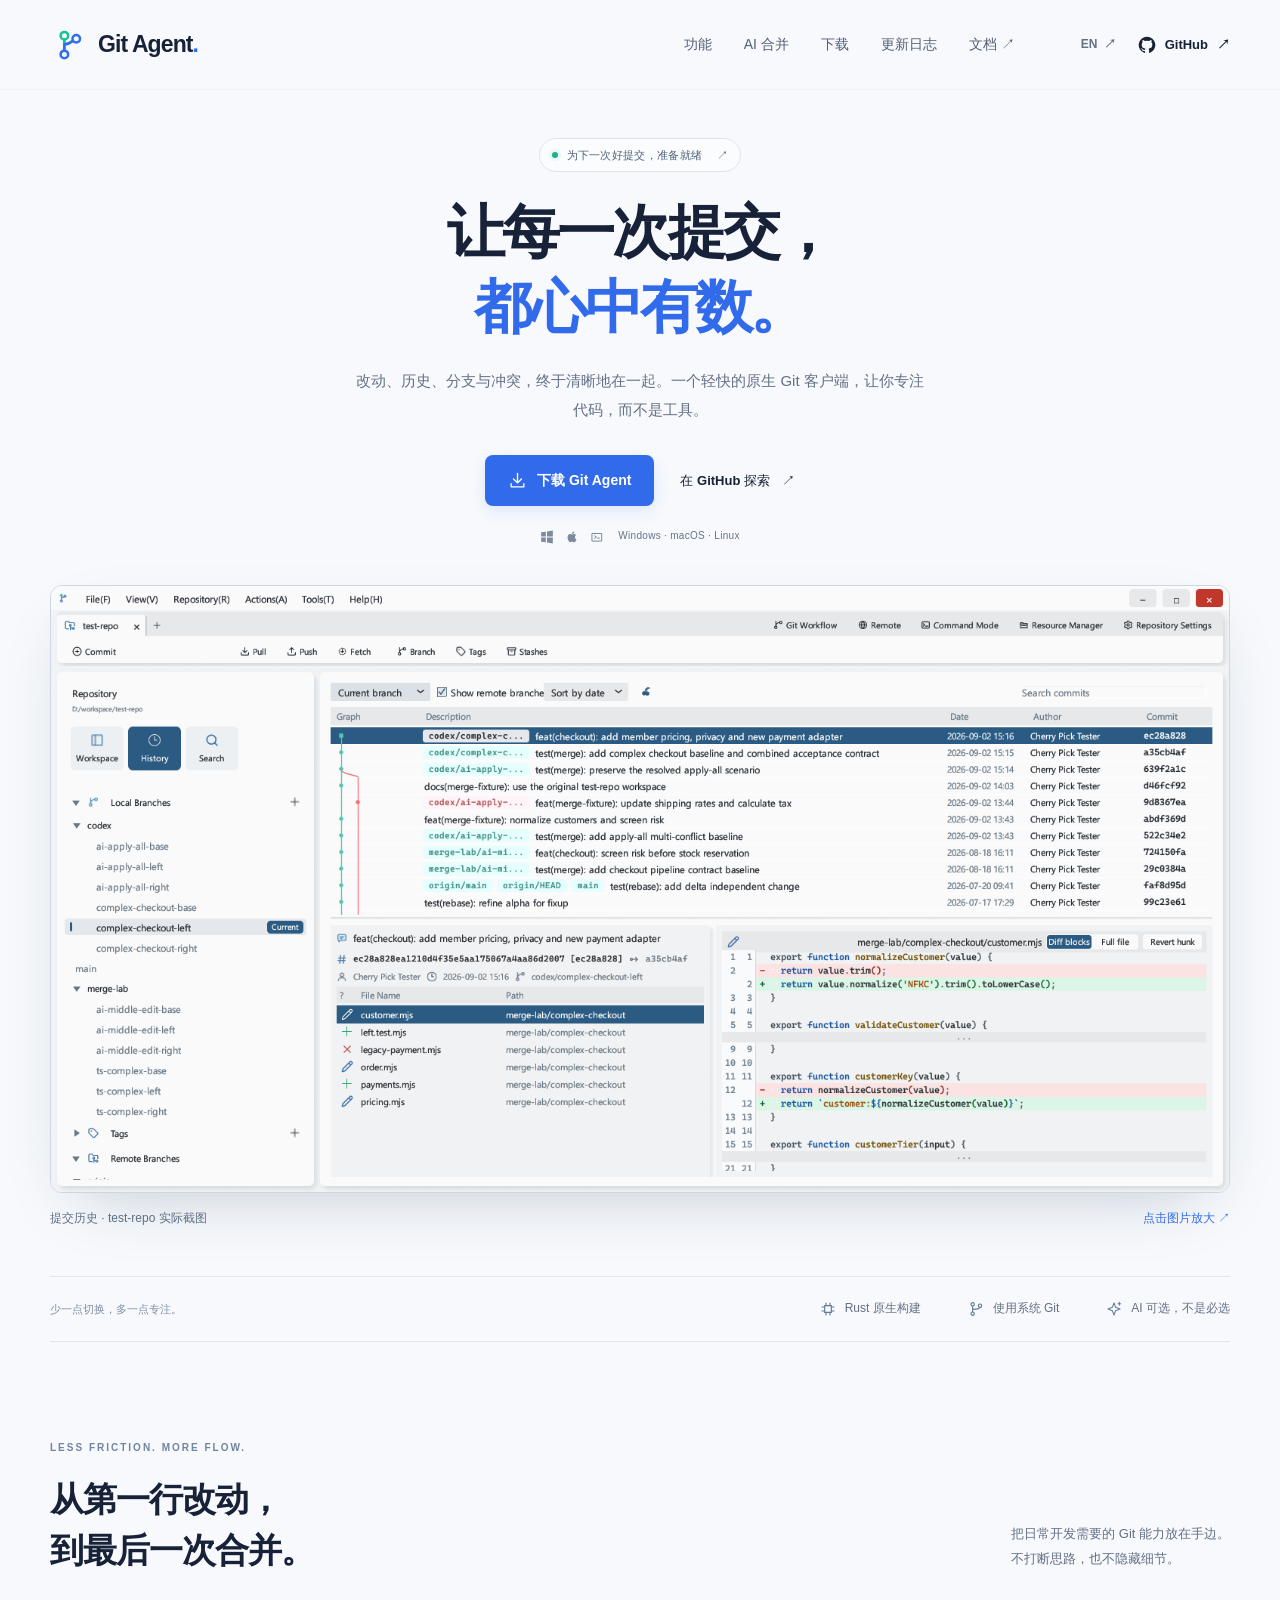
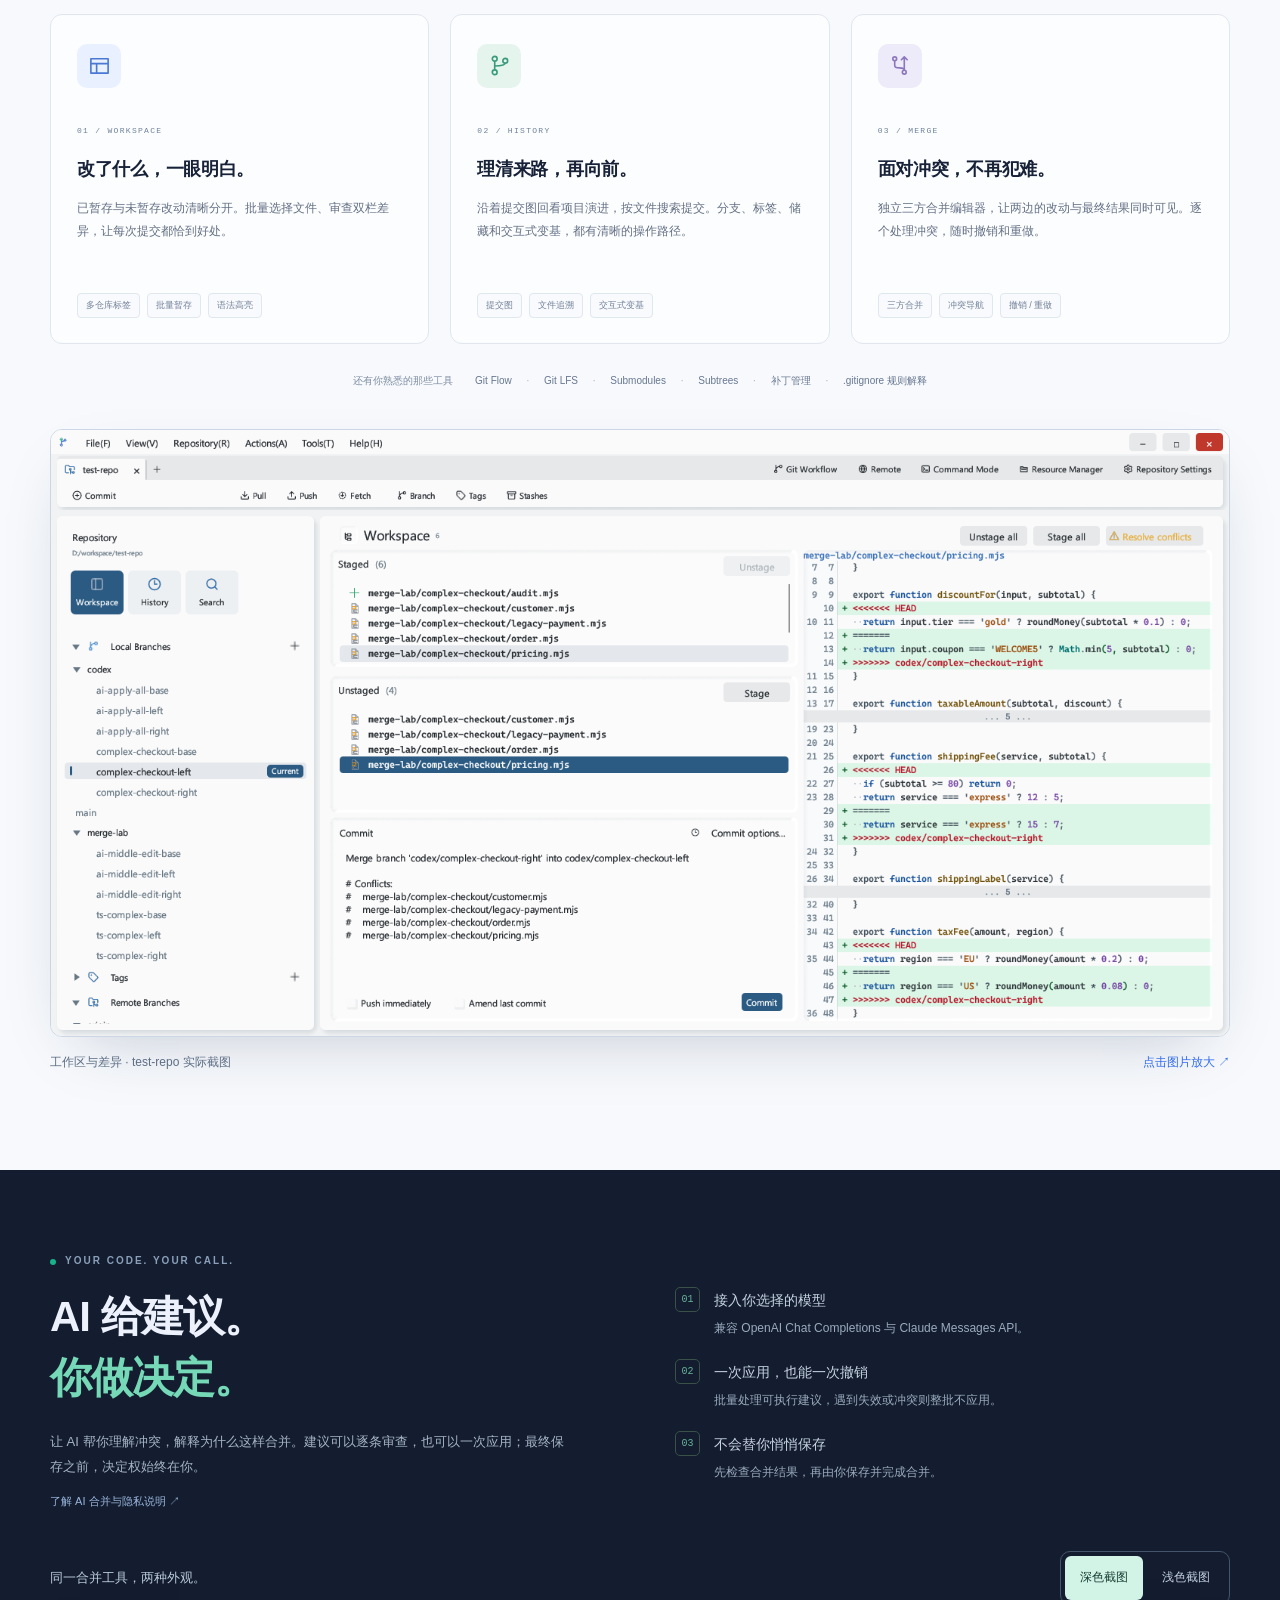
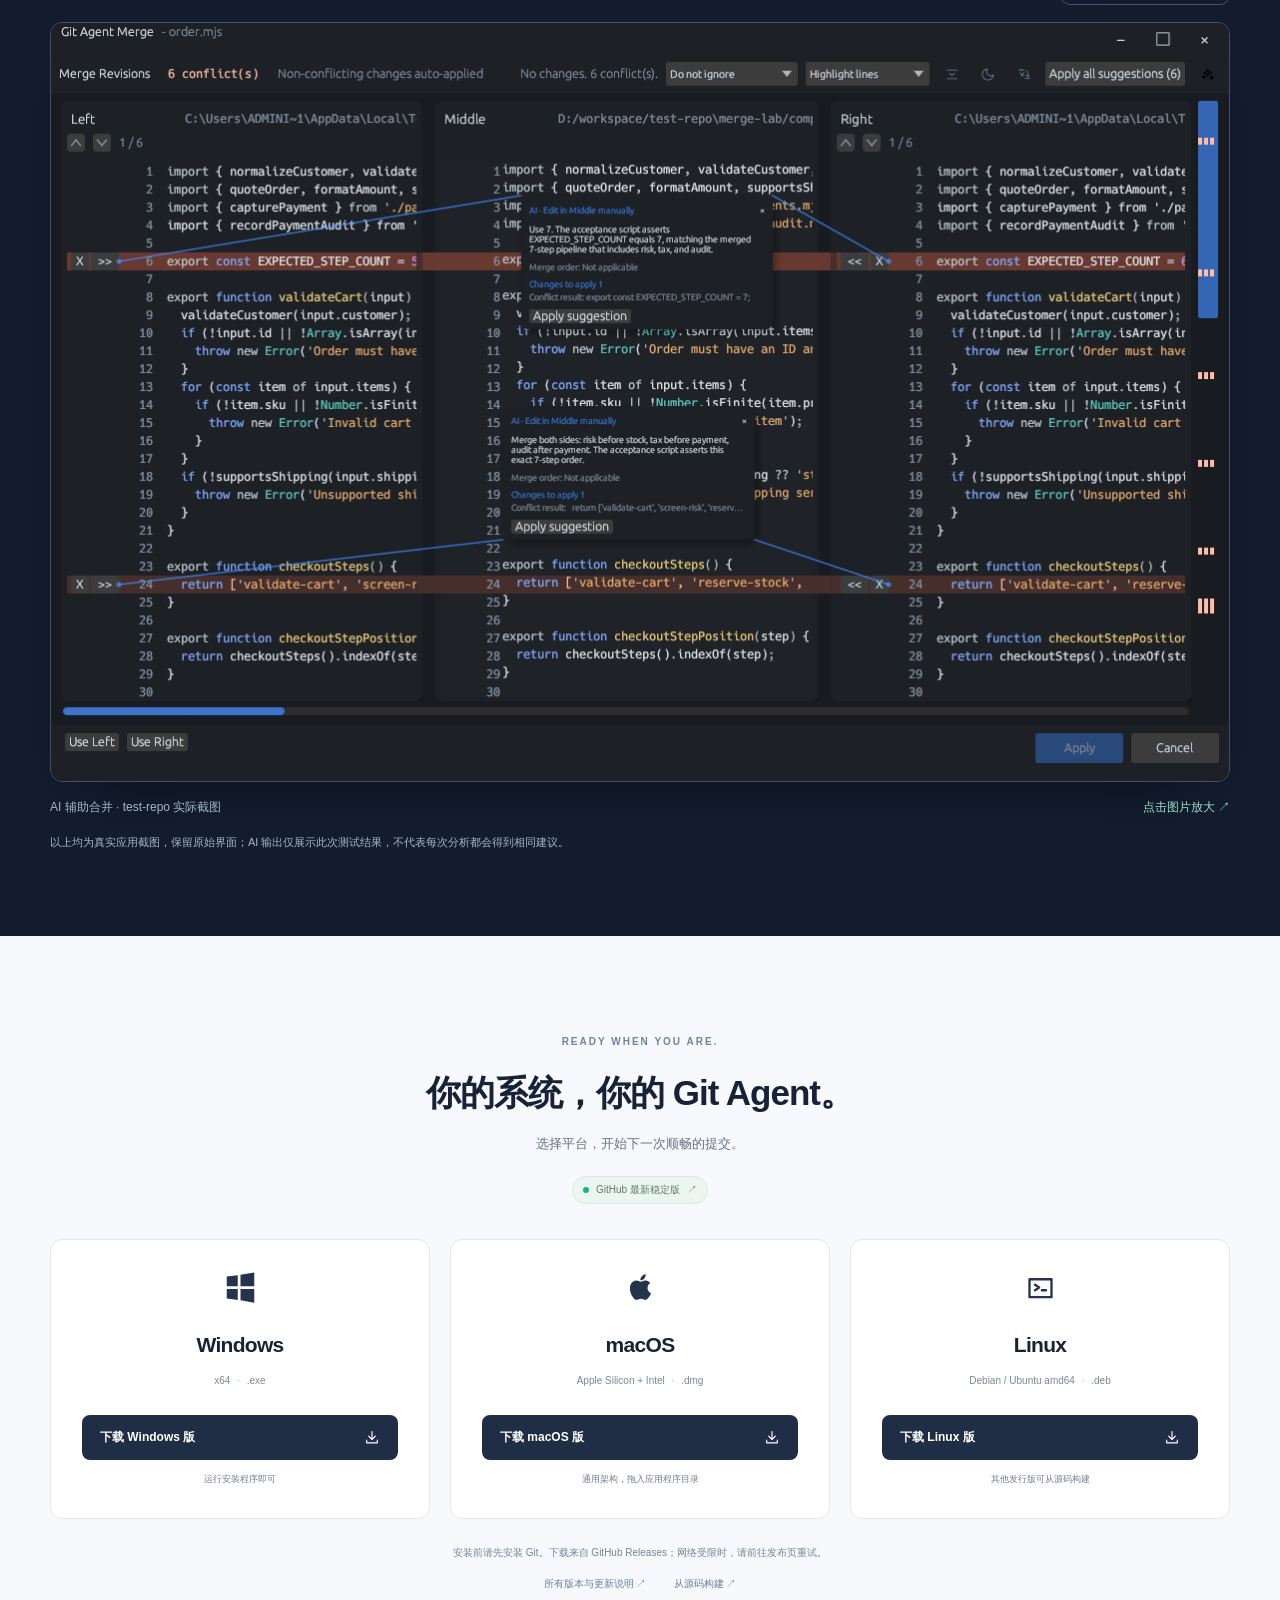
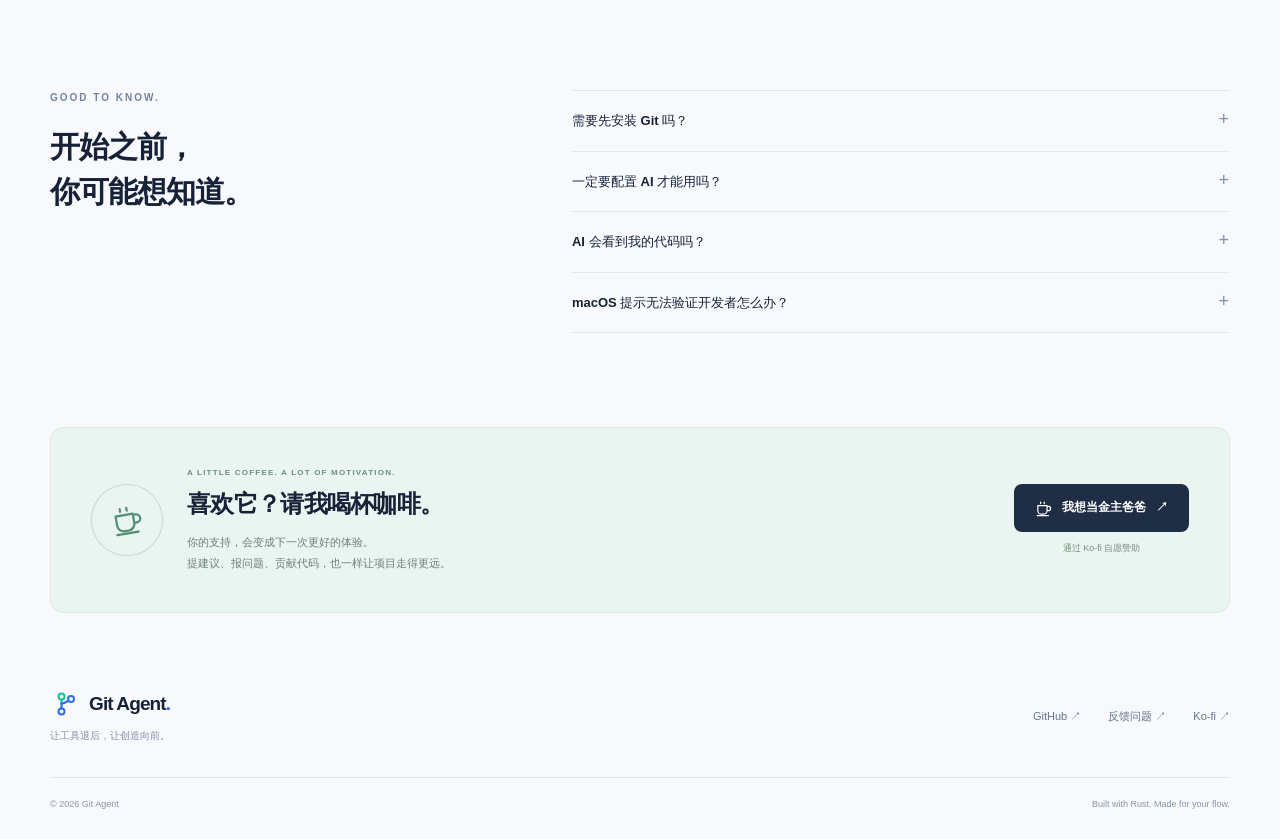
==== commit 43111189: "fix: connect logo branches and unify app and website icons" ====
--- a/website/public/index.html
+++ b/website/public/index.html
@@ -12,7 +12,8 @@
   <meta property="og:image" content="https://git-agent.emssion.com/assets/history.png">
   <meta name="twitter:card" content="summary_large_image">
   <link rel="canonical" href="https://git-agent.emssion.com/">
-  <link rel="icon" type="image/svg+xml" href="assets/logo-ga.svg">
+  <link rel="icon" type="image/x-icon" sizes="256x256" href="favicon.ico?v=connected-1">
+  <link rel="icon" type="image/svg+xml" sizes="any" href="assets/logo-ga.svg?v=connected-1">
   <link rel="stylesheet" href="styles.css?v=real-ui-2">
   <link rel="stylesheet" href="captures.css?v=real-ui-2">
   <title>Git Agent — 让每一次提交，都心中有数。</title>
@@ -22,7 +23,7 @@
   <a class="skip-link" href="#main" data-i18n="skip">跳转到主要内容</a>
   <header class="site-header">
     <div class="container nav-wrap">
-      <a class="brand" href="#" aria-label="Git Agent"><img src="assets/logo-ga.svg" alt="" width="40" height="40"><span>Git Agent<span class="brand-dot">.</span></span></a>
+      <a class="brand" href="#" aria-label="Git Agent"><img src="assets/logo-ga.svg?v=connected-1" alt="" width="40" height="40"><span>Git Agent<span class="brand-dot">.</span></span></a>
       <nav class="main-nav" aria-label="Main navigation" id="main-nav">
         <a href="#features" data-i18n="nav.features">功能</a>
         <a href="#ai" data-i18n="nav.ai">AI 合并</a>
@@ -103,7 +104,7 @@
     <section class="support-section container" id="support"><div class="support-art" aria-hidden="true"><svg viewBox="0 0 24 24"><use href="#icon-coffee"/></svg></div><div class="support-copy"><span class="eyebrow">A LITTLE COFFEE. A LOT OF MOTIVATION.</span><h2 data-i18n="support.title">喜欢它？请我喝杯咖啡。</h2><p data-i18n="support.description">你的支持，会变成下一次更好的体验。<br>提建议、报问题、贡献代码，也一样让项目走得更远。</p></div><div class="support-action"><a class="button button-dark" href="https://ko-fi.com/adoin" target="_blank" rel="noopener noreferrer"><svg viewBox="0 0 24 24" aria-hidden="true"><use href="#icon-coffee"/></svg><span data-i18n="support.button">我想当金主爸爸</span><span aria-hidden="true">↗</span></a><span data-i18n="support.note">通过 Ko-fi 自愿赞助</span></div></section>
   </main>
 
-  <footer class="site-footer container"><div><a class="brand" href="#" aria-label="Git Agent"><img src="assets/logo-ga.svg" alt="" width="32" height="32"><span>Git Agent<span class="brand-dot">.</span></span></a><p data-i18n="footer.tagline">让工具退后，让创造向前。</p></div><div class="footer-links"><a href="https://github.com/adoin/git-Agent" target="_blank" rel="noopener noreferrer">GitHub ↗</a><a href="https://github.com/adoin/git-Agent/issues" target="_blank" rel="noopener noreferrer" data-i18n="footer.issues">反馈问题 ↗</a><a href="https://ko-fi.com/adoin" target="_blank" rel="noopener noreferrer">Ko-fi ↗</a></div><div class="footer-bottom"><span>© 2026 Git Agent</span><span>Built with Rust. Made for your flow.</span></div></footer>
+  <footer class="site-footer container"><div><a class="brand" href="#" aria-label="Git Agent"><img src="assets/logo-ga.svg?v=connected-1" alt="" width="32" height="32"><span>Git Agent<span class="brand-dot">.</span></span></a><p data-i18n="footer.tagline">让工具退后，让创造向前。</p></div><div class="footer-links"><a href="https://github.com/adoin/git-Agent" target="_blank" rel="noopener noreferrer">GitHub ↗</a><a href="https://github.com/adoin/git-Agent/issues" target="_blank" rel="noopener noreferrer" data-i18n="footer.issues">反馈问题 ↗</a><a href="https://ko-fi.com/adoin" target="_blank" rel="noopener noreferrer">Ko-fi ↗</a></div><div class="footer-bottom"><span>© 2026 Git Agent</span><span>Built with Rust. Made for your flow.</span></div></footer>
   <dialog class="capture-dialog" id="capture-dialog" aria-labelledby="capture-dialog-title">
     <div class="capture-dialog-bar"><h2 id="capture-dialog-title" data-i18n="capture.dialogTitle">应用实际截图</h2><div><a id="capture-original" href="assets/history.png" target="_blank" rel="noopener noreferrer" data-i18n="capture.original">打开原图 ↗</a><button id="capture-close" type="button" autofocus data-i18n="capture.close">关闭 ✕</button></div></div>
     <div class="capture-dialog-image"><img id="capture-full" src="assets/history.png" width="1559" height="802" alt="Git Agent 实际截图"></div>
